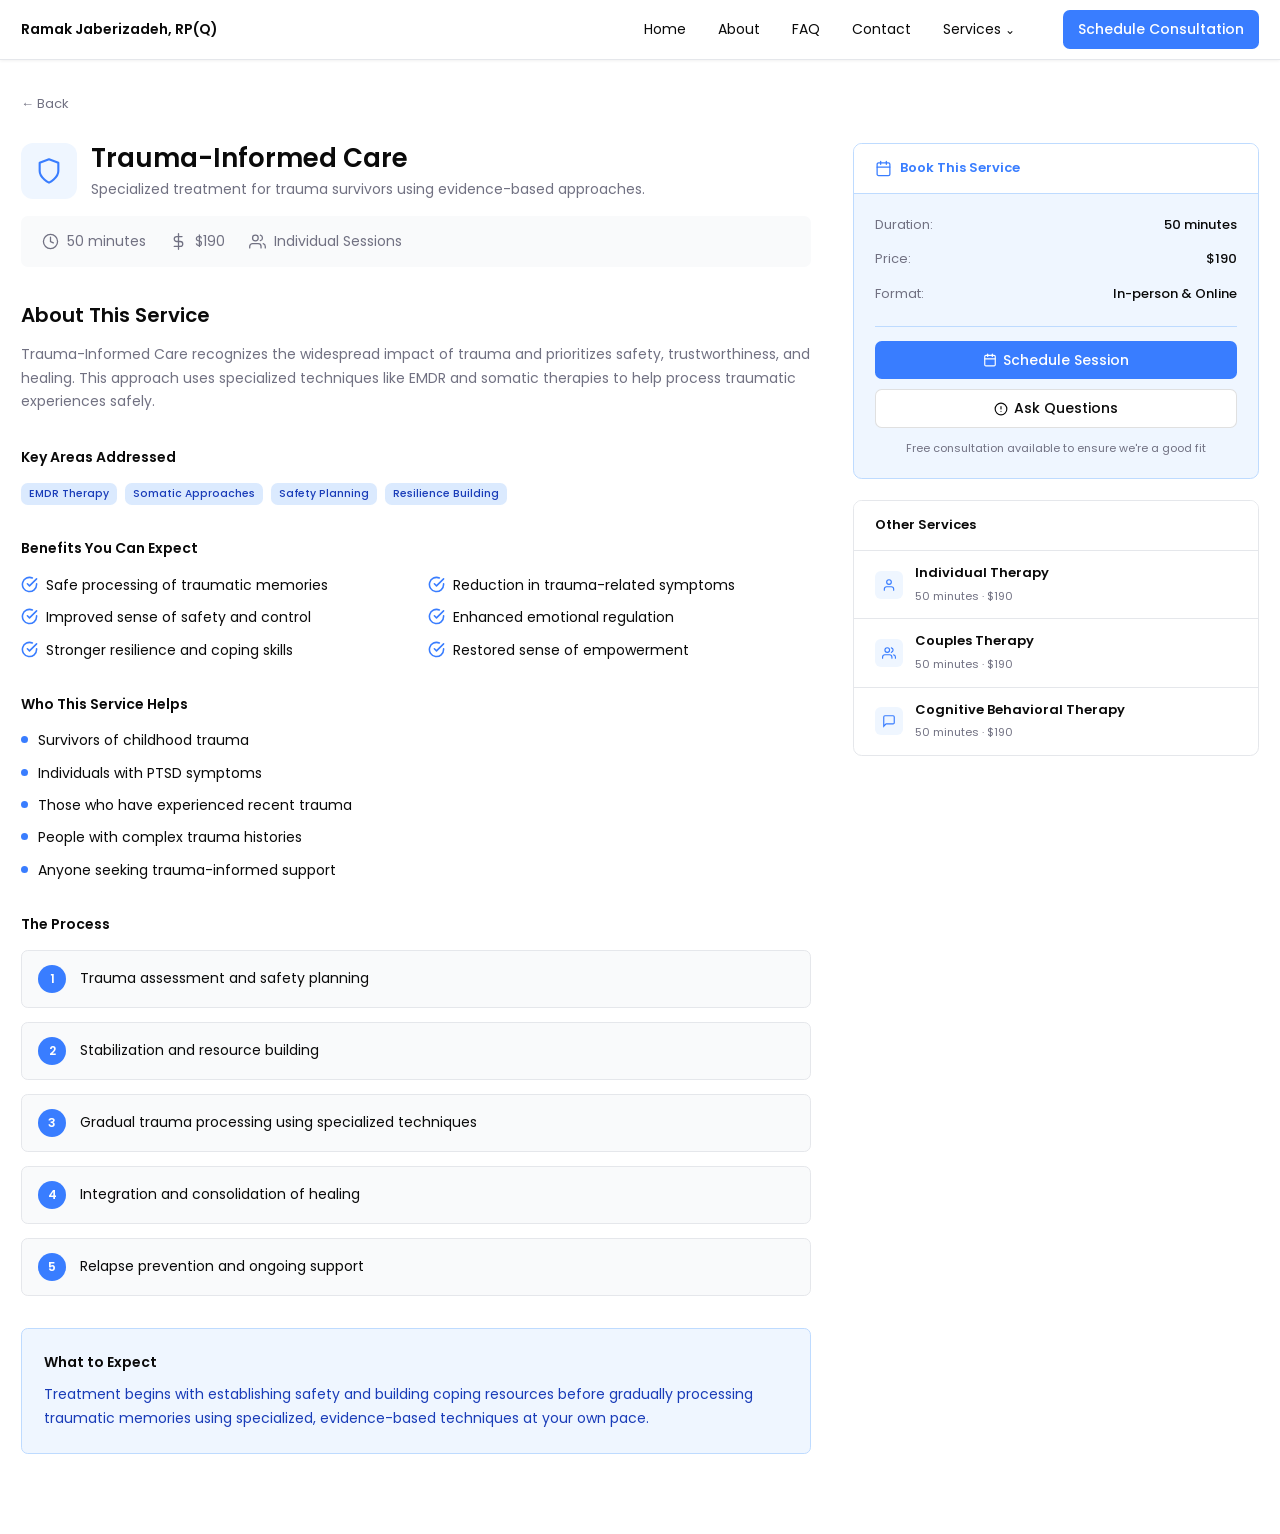
==== index.html @ ba6fcd80 "Initial build: Trauma-Informed Care service page Convert Figma design to HTML/CSS — nav, service hea" ====
<!DOCTYPE html>
<html lang="en">
<head>
  <meta charset="UTF-8" />
  <meta name="viewport" content="width=device-width, initial-scale=1.0" />
  <title>Trauma-Informed Care — Ramak Jaberizadeh, RP(Q)</title>
  <link rel="preconnect" href="https://fonts.googleapis.com" />
  <link href="https://fonts.googleapis.com/css2?family=Poppins:wght@400;500;600&display=swap" rel="stylesheet" />
  <link rel="stylesheet" href="styles.css" />
</head>
<body>

  <!-- NAV -->
  <header class="nav">
    <div class="nav__inner">
      <a href="#" class="nav__logo">Ramak Jaberizadeh, RP(Q)</a>
      <nav class="nav__links">
        <a href="#">Home</a>
        <a href="#">About</a>
        <a href="#">FAQ</a>
        <a href="#">Contact</a>
        <a href="#" class="nav__services">Services <span class="nav__chevron">&#8964;</span></a>
      </nav>
      <a href="#book" class="btn btn--primary">Schedule Consultation</a>
    </div>
  </header>

  <!-- PAGE -->
  <main class="page">
    <div class="container">

      <!-- Back -->
      <a href="#" class="back-link">&#8592; Back</a>

      <!-- Layout -->
      <div class="layout">

        <!-- LEFT: Main content -->
        <div class="main">

          <!-- Service header -->
          <div class="service-header">
            <div class="service-header__top">
              <div class="service-icon">
                <svg width="28" height="28" viewBox="0 0 24 24" fill="none" stroke="#397DFF" stroke-width="1.8" stroke-linecap="round" stroke-linejoin="round">
                  <path d="M12 22s8-4 8-10V5l-8-3-8 3v7c0 6 8 10 8 10z"/>
                </svg>
              </div>
              <div class="service-header__text">
                <h1>Trauma-Informed Care</h1>
                <p>Specialized treatment for trauma survivors using evidence-based approaches.</p>
              </div>
            </div>
            <div class="service-meta">
              <span class="service-meta__item">
                <svg width="17" height="17" viewBox="0 0 24 24" fill="none" stroke="#717182" stroke-width="1.8" stroke-linecap="round"><circle cx="12" cy="12" r="10"/><polyline points="12 6 12 12 16 14"/></svg>
                50 minutes
              </span>
              <span class="service-meta__item">
                <svg width="17" height="17" viewBox="0 0 24 24" fill="none" stroke="#717182" stroke-width="1.8" stroke-linecap="round"><line x1="12" y1="1" x2="12" y2="23"/><path d="M17 5H9.5a3.5 3.5 0 0 0 0 7h5a3.5 3.5 0 0 1 0 7H6"/></svg>
                $190
              </span>
              <span class="service-meta__item">
                <svg width="17" height="17" viewBox="0 0 24 24" fill="none" stroke="#717182" stroke-width="1.8" stroke-linecap="round"><path d="M17 21v-2a4 4 0 0 0-4-4H5a4 4 0 0 0-4 4v2"/><circle cx="9" cy="7" r="4"/><path d="M23 21v-2a4 4 0 0 0-3-3.87"/><path d="M16 3.13a4 4 0 0 1 0 7.75"/></svg>
                Individual Sessions
              </span>
            </div>
          </div>

          <!-- About -->
          <section class="section">
            <h2>About This Service</h2>
            <p>Trauma-Informed Care recognizes the widespread impact of trauma and prioritizes safety, trustworthiness, and healing. This approach uses specialized techniques like EMDR and somatic therapies to help process traumatic experiences safely.</p>
          </section>

          <!-- Key Areas -->
          <section class="section">
            <h3>Key Areas Addressed</h3>
            <div class="tags">
              <span class="tag">EMDR Therapy</span>
              <span class="tag">Somatic Approaches</span>
              <span class="tag">Safety Planning</span>
              <span class="tag">Resilience Building</span>
            </div>
          </section>

          <!-- Benefits -->
          <section class="section">
            <h3>Benefits You Can Expect</h3>
            <ul class="benefits">
              <li>Safe processing of traumatic memories</li>
              <li>Reduction in trauma-related symptoms</li>
              <li>Improved sense of safety and control</li>
              <li>Enhanced emotional regulation</li>
              <li>Stronger resilience and coping skills</li>
              <li>Restored sense of empowerment</li>
            </ul>
          </section>

          <!-- Who this helps -->
          <section class="section">
            <h3>Who This Service Helps</h3>
            <ul class="bullet-list">
              <li>Survivors of childhood trauma</li>
              <li>Individuals with PTSD symptoms</li>
              <li>Those who have experienced recent trauma</li>
              <li>People with complex trauma histories</li>
              <li>Anyone seeking trauma-informed support</li>
            </ul>
          </section>

          <!-- The Process -->
          <section class="section">
            <h3>The Process</h3>
            <ol class="process">
              <li><span class="process__num">1</span> Trauma assessment and safety planning</li>
              <li><span class="process__num">2</span> Stabilization and resource building</li>
              <li><span class="process__num">3</span> Gradual trauma processing using specialized techniques</li>
              <li><span class="process__num">4</span> Integration and consolidation of healing</li>
              <li><span class="process__num">5</span> Relapse prevention and ongoing support</li>
            </ol>
          </section>

          <!-- What to Expect -->
          <div class="callout">
            <h3>What to Expect</h3>
            <p>Treatment begins with establishing safety and building coping resources before gradually processing traumatic memories using specialized, evidence-based techniques at your own pace.</p>
          </div>

        </div><!-- /main -->

        <!-- RIGHT: Sidebar -->
        <aside class="sidebar">

          <!-- Book card -->
          <div class="card card--blue" id="book">
            <div class="card__header">
              <svg width="17" height="17" viewBox="0 0 24 24" fill="none" stroke="#397DFF" stroke-width="1.8" stroke-linecap="round"><rect x="3" y="4" width="18" height="18" rx="2"/><line x1="16" y1="2" x2="16" y2="6"/><line x1="8" y1="2" x2="8" y2="6"/><line x1="3" y1="10" x2="21" y2="10"/></svg>
              Book This Service
            </div>
            <div class="card__body">
              <dl class="details">
                <div class="details__row">
                  <dt>Duration:</dt>
                  <dd>50 minutes</dd>
                </div>
                <div class="details__row">
                  <dt>Price:</dt>
                  <dd>$190</dd>
                </div>
                <div class="details__row">
                  <dt>Format:</dt>
                  <dd>In-person &amp; Online</dd>
                </div>
              </dl>
              <div class="card__actions">
                <a href="#" class="btn btn--primary btn--full">
                  <svg width="14" height="14" viewBox="0 0 24 24" fill="none" stroke="currentColor" stroke-width="2" stroke-linecap="round"><rect x="3" y="4" width="18" height="18" rx="2"/><line x1="16" y1="2" x2="16" y2="6"/><line x1="8" y1="2" x2="8" y2="6"/><line x1="3" y1="10" x2="21" y2="10"/></svg>
                  Schedule Session
                </a>
                <a href="#" class="btn btn--outline btn--full">
                  <svg width="14" height="14" viewBox="0 0 24 24" fill="none" stroke="currentColor" stroke-width="2" stroke-linecap="round"><circle cx="12" cy="12" r="10"/><line x1="12" y1="8" x2="12" y2="12"/><line x1="12" y1="16" x2="12.01" y2="16"/></svg>
                  Ask Questions
                </a>
              </div>
              <p class="card__note">Free consultation available to ensure we're a good fit</p>
            </div>
          </div>

          <!-- Other services -->
          <div class="card">
            <div class="card__header card__header--plain">Other Services</div>
            <ul class="other-services">
              <li class="other-services__item">
                <div class="other-services__icon">
                  <svg width="14" height="14" viewBox="0 0 24 24" fill="none" stroke="#397DFF" stroke-width="2" stroke-linecap="round"><path d="M20 21v-2a4 4 0 0 0-4-4H8a4 4 0 0 0-4 4v2"/><circle cx="12" cy="7" r="4"/></svg>
                </div>
                <div>
                  <strong>Individual Therapy</strong>
                  <span>50 minutes · $190</span>
                </div>
              </li>
              <li class="other-services__item">
                <div class="other-services__icon">
                  <svg width="14" height="14" viewBox="0 0 24 24" fill="none" stroke="#397DFF" stroke-width="2" stroke-linecap="round"><path d="M17 21v-2a4 4 0 0 0-4-4H5a4 4 0 0 0-4 4v2"/><circle cx="9" cy="7" r="4"/><path d="M23 21v-2a4 4 0 0 0-3-3.87"/><path d="M16 3.13a4 4 0 0 1 0 7.75"/></svg>
                </div>
                <div>
                  <strong>Couples Therapy</strong>
                  <span>50 minutes · $190</span>
                </div>
              </li>
              <li class="other-services__item">
                <div class="other-services__icon">
                  <svg width="14" height="14" viewBox="0 0 24 24" fill="none" stroke="#397DFF" stroke-width="2" stroke-linecap="round"><path d="M21 15a2 2 0 0 1-2 2H7l-4 4V5a2 2 0 0 1 2-2h14a2 2 0 0 1 2 2z"/></svg>
                </div>
                <div>
                  <strong>Cognitive Behavioral Therapy</strong>
                  <span>50 minutes · $190</span>
                </div>
              </li>
            </ul>
          </div>

        </aside>
      </div>
    </div>
  </main>

</body>
</html>
---- styles.css ----
*, *::before, *::after { box-sizing: border-box; margin: 0; padding: 0; }

:root {
  --blue:       #397DFF;
  --blue-light: #EFF6FF;
  --blue-border:#BEDBFF;
  --blue-text:  #193CB8;
  --tag-bg:     #DBEAFE;
  --grey-98:    #F9FAFB;
  --grey-91:    #E5E7EB;
  --text:       #0A0A0A;
  --muted:      #717182;
  --radius:     6.75px;
}

body {
  font-family: 'Poppins', sans-serif;
  font-size: 14px;
  color: var(--text);
  background: #fff;
  line-height: 1.6;
}

/* ── Nav ── */
.nav {
  position: sticky;
  top: 0;
  z-index: 100;
  background: rgba(255,255,255,0.95);
  backdrop-filter: blur(8px);
  border-bottom: 1px solid var(--grey-91);
  box-shadow: 0 1px 3px rgba(0,0,0,0.06);
}
.nav__inner {
  max-width: 1302px;
  margin: 0 auto;
  padding: 0 21px;
  height: 59px;
  display: flex;
  align-items: center;
  gap: 32px;
}
.nav__logo {
  font-size: 14px;
  font-weight: 600;
  color: var(--text);
  text-decoration: none;
  white-space: nowrap;
}
.nav__links {
  display: flex;
  align-items: center;
  gap: 0;
  margin-left: auto;
}
.nav__links a {
  font-size: 14px;
  color: var(--text);
  text-decoration: none;
  padding: 4px 16px;
  white-space: nowrap;
}
.nav__links a:hover { color: var(--blue); }
.nav__services { display: flex; align-items: center; gap: 4px; }
.nav__chevron { font-size: 12px; }

/* ── Buttons ── */
.btn {
  display: inline-flex;
  align-items: center;
  gap: 6px;
  padding: 7px 14px;
  border-radius: var(--radius);
  font-family: inherit;
  font-size: 14px;
  font-weight: 500;
  text-decoration: none;
  cursor: pointer;
  border: 1px solid transparent;
  white-space: nowrap;
}
.btn--primary { background: var(--blue); color: #fff; }
.btn--primary:hover { background: #2b6ee0; }
.btn--outline { background: #fff; color: var(--text); border-color: rgba(0,0,0,0.12); }
.btn--outline:hover { background: var(--grey-98); }
.btn--full { width: 100%; justify-content: center; }

/* ── Page ── */
.page { padding: 32px 0 80px; }
.container {
  max-width: 1344px;
  margin: 0 auto;
  padding: 0 21px;
}

/* Back link */
.back-link {
  display: inline-flex;
  align-items: center;
  gap: 6px;
  color: var(--muted);
  font-size: 13px;
  text-decoration: none;
  margin-bottom: 28px;
}
.back-link:hover { color: var(--text); }

/* ── Layout ── */
.layout {
  display: grid;
  grid-template-columns: 1fr 406px;
  gap: 42px;
  align-items: start;
}

/* ── Service header ── */
.service-header { margin-bottom: 32px; }
.service-header__top {
  display: flex;
  align-items: flex-start;
  gap: 14px;
  margin-bottom: 16px;
}
.service-icon {
  width: 56px;
  height: 56px;
  background: var(--blue-light);
  border-radius: 12px;
  display: flex;
  align-items: center;
  justify-content: center;
  flex-shrink: 0;
}
.service-header__text h1 {
  font-size: 26px;
  font-weight: 600;
  line-height: 1.2;
  margin-bottom: 4px;
}
.service-header__text p { color: var(--muted); font-size: 14px; }

.service-meta {
  display: flex;
  align-items: center;
  gap: 24px;
  background: var(--grey-98);
  border-radius: var(--radius);
  padding: 14px 21px;
}
.service-meta__item {
  display: flex;
  align-items: center;
  gap: 8px;
  font-size: 14px;
  color: var(--muted);
}

/* ── Sections ── */
.section { margin-bottom: 32px; }
.section h2 {
  font-size: 20px;
  font-weight: 600;
  margin-bottom: 12px;
}
.section h3 {
  font-size: 14px;
  font-weight: 600;
  margin-bottom: 14px;
}
.section p { color: var(--muted); font-size: 14px; line-height: 1.7; }

/* Tags */
.tags { display: flex; flex-wrap: wrap; gap: 8px; }
.tag {
  background: var(--tag-bg);
  color: var(--blue-text);
  font-size: 10.5px;
  font-weight: 500;
  padding: 3px 8px;
  border-radius: var(--radius);
}

/* Benefits checklist */
.benefits {
  list-style: none;
  display: grid;
  grid-template-columns: 1fr 1fr;
  gap: 10px 24px;
}
.benefits li {
  display: flex;
  align-items: flex-start;
  gap: 8px;
  font-size: 14px;
}
.benefits li::before {
  content: '';
  width: 17px;
  height: 17px;
  min-width: 17px;
  background: url("data:image/svg+xml,%3Csvg xmlns='http://www.w3.org/2000/svg' viewBox='0 0 24 24' fill='none' stroke='%23397DFF' stroke-width='2.2' stroke-linecap='round' stroke-linejoin='round'%3E%3Cpath d='M22 11.08V12a10 10 0 1 1-5.93-9.14'/%3E%3Cpolyline points='22 4 12 14.01 9 11.01'/%3E%3C/svg%3E") center/contain no-repeat;
  margin-top: 2px;
}

/* Bullet list */
.bullet-list { list-style: none; display: flex; flex-direction: column; gap: 10px; }
.bullet-list li {
  display: flex;
  align-items: flex-start;
  gap: 10px;
  font-size: 14px;
}
.bullet-list li::before {
  content: '';
  width: 7px;
  height: 7px;
  min-width: 7px;
  background: var(--blue);
  border-radius: 50%;
  margin-top: 7px;
}

/* Numbered process */
.process { list-style: none; display: flex; flex-direction: column; gap: 14px; }
.process li {
  display: flex;
  align-items: center;
  gap: 14px;
  background: var(--grey-98);
  border: 1px solid var(--grey-91);
  border-radius: var(--radius);
  padding: 14px 16px;
  font-size: 14px;
}
.process__num {
  width: 28px;
  height: 28px;
  min-width: 28px;
  background: var(--blue);
  color: #fff;
  border-radius: 50%;
  display: flex;
  align-items: center;
  justify-content: center;
  font-size: 12px;
  font-weight: 600;
}

/* Callout */
.callout {
  background: var(--blue-light);
  border: 1px solid var(--blue-border);
  border-radius: var(--radius);
  padding: 22px;
}
.callout h3 {
  font-size: 14px;
  font-weight: 600;
  margin-bottom: 10px;
}
.callout p {
  color: var(--blue-text);
  font-size: 14px;
  line-height: 1.7;
}

/* ── Sidebar ── */
.sidebar { display: flex; flex-direction: column; gap: 0; }

.card {
  border: 1px solid var(--grey-91);
  border-radius: 8.75px;
  overflow: hidden;
  margin-bottom: 21px;
}
.card--blue { background: var(--blue-light); border-color: var(--blue-border); }

.card__header {
  display: flex;
  align-items: center;
  gap: 8px;
  padding: 14px 21px;
  font-size: 13px;
  font-weight: 600;
  border-bottom: 1px solid var(--grey-91);
  background: #fff;
  color: var(--blue);
}
.card--blue .card__header { border-bottom-color: var(--blue-border); }
.card__header--plain { color: var(--text); }

.card__body { padding: 21px; }

/* Details table */
.details { display: flex; flex-direction: column; gap: 14px; margin-bottom: 21px; }
.details__row {
  display: flex;
  justify-content: space-between;
  align-items: center;
  font-size: 13px;
}
.details__row dt { color: var(--muted); }
.details__row dd { font-weight: 500; }

/* Card actions */
.card__actions { display: flex; flex-direction: column; gap: 10px; padding-top: 14px; border-top: 1px solid var(--blue-border); }
.card__note {
  text-align: center;
  font-size: 11px;
  color: var(--muted);
  margin-top: 12px;
}

/* Other services list */
.other-services { list-style: none; display: flex; flex-direction: column; }
.other-services__item {
  display: flex;
  align-items: center;
  gap: 12px;
  padding: 12px 21px;
  border-bottom: 1px solid var(--grey-91);
  cursor: pointer;
  text-decoration: none;
  color: var(--text);
}
.other-services__item:last-child { border-bottom: none; }
.other-services__item:hover { background: var(--grey-98); }
.other-services__icon {
  width: 28px;
  height: 28px;
  background: var(--blue-light);
  border-radius: 6px;
  display: flex;
  align-items: center;
  justify-content: center;
  flex-shrink: 0;
}
.other-services__item strong { display: block; font-size: 13px; font-weight: 600; }
.other-services__item span { font-size: 11px; color: var(--muted); }
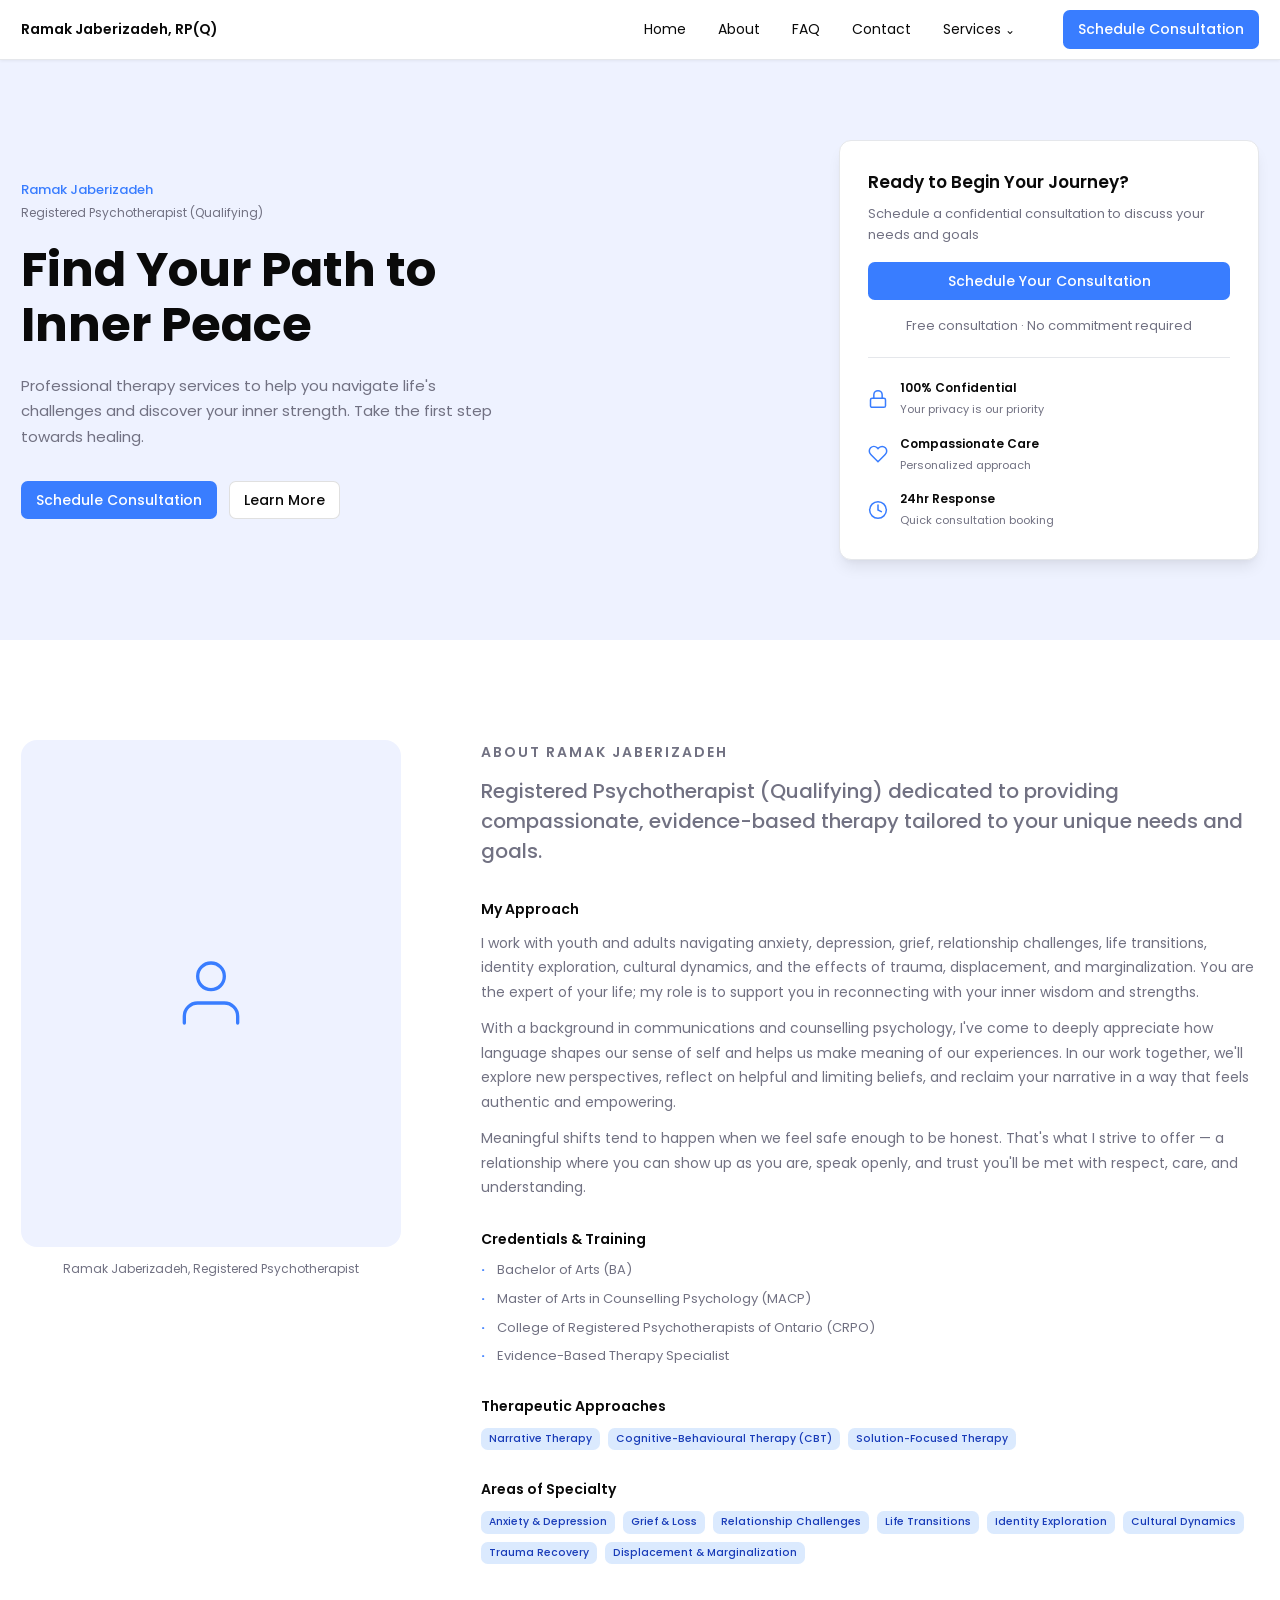
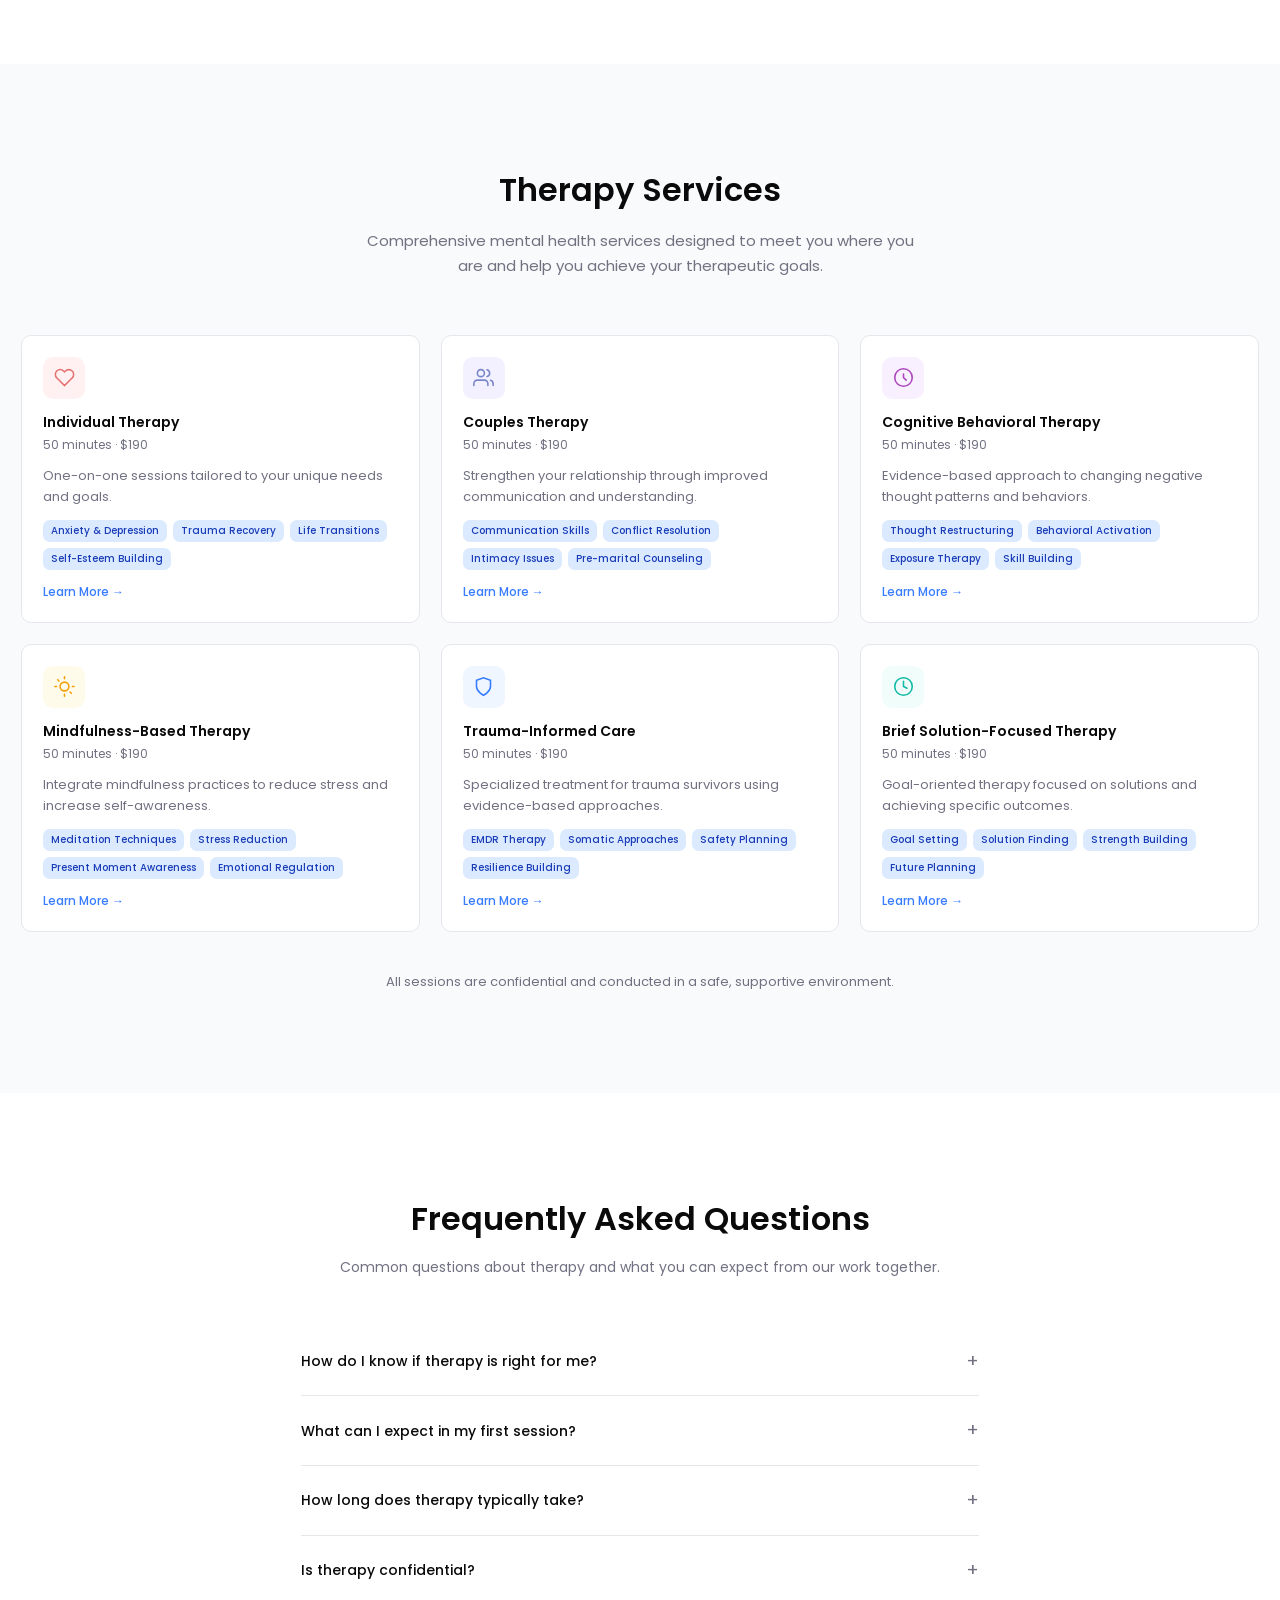
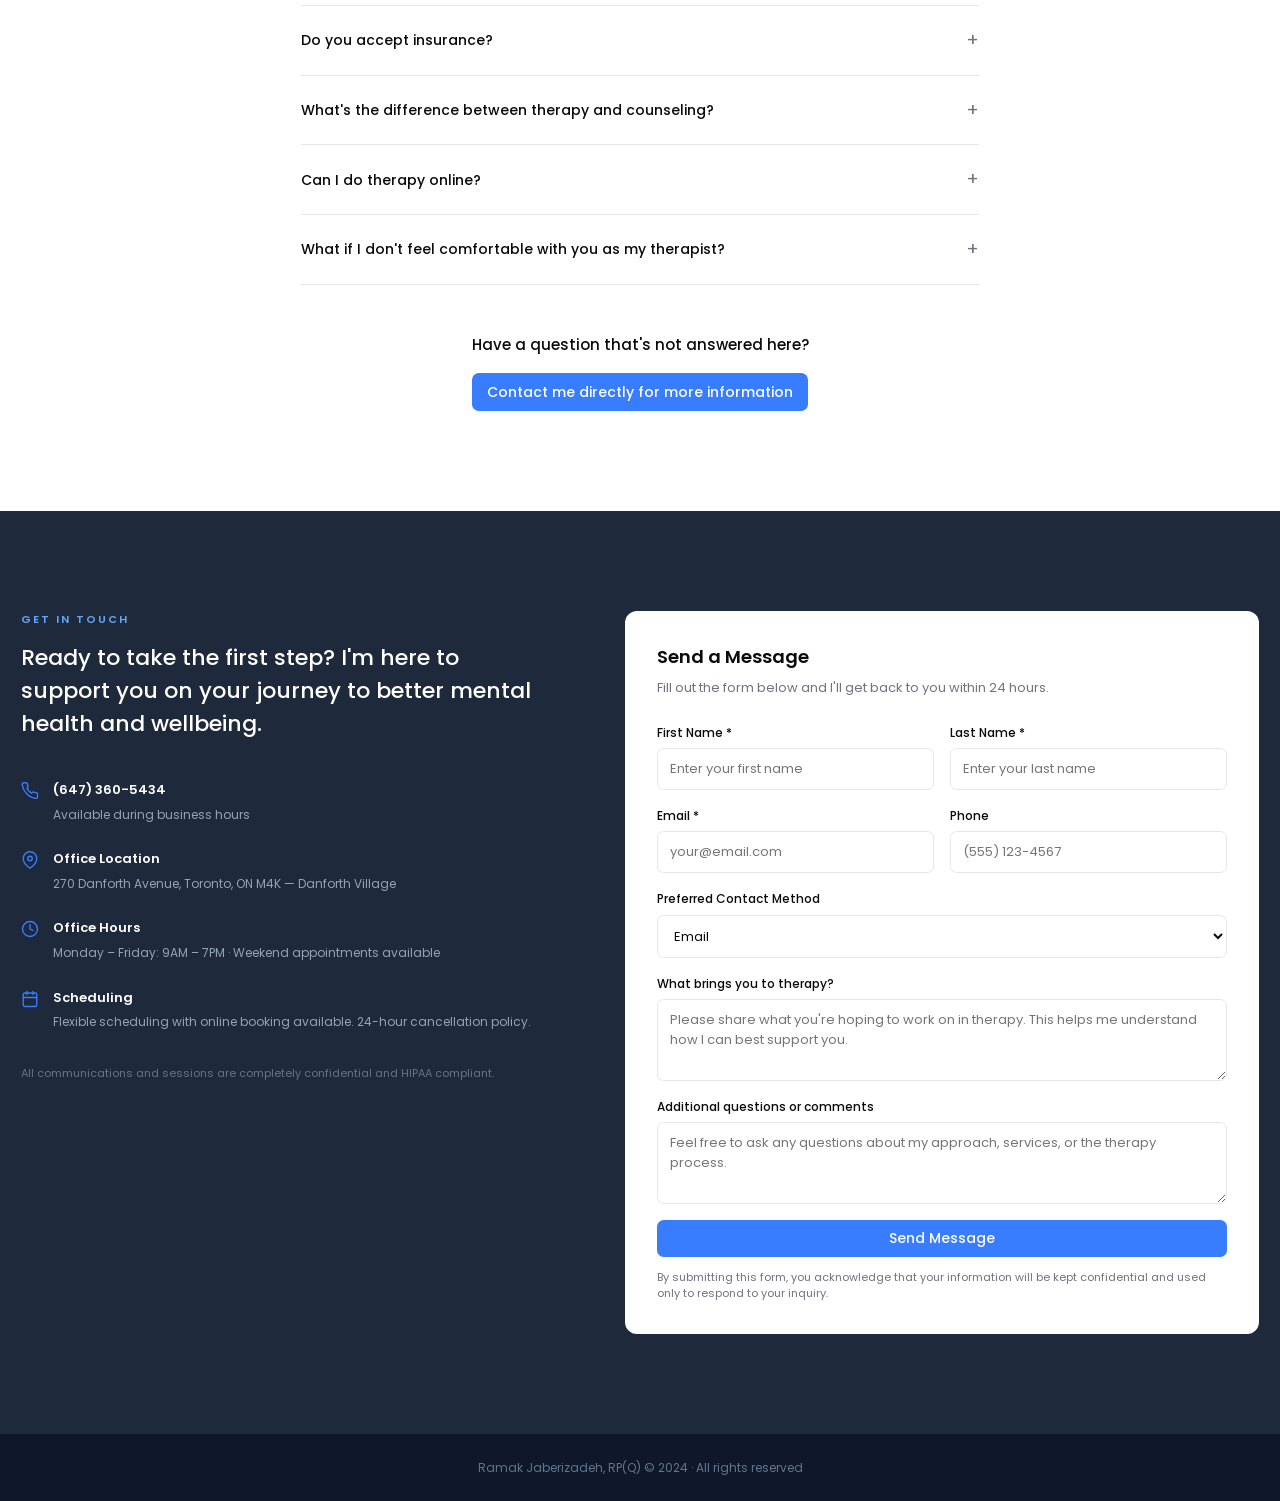
==== commit c903fcfe: "Add all service pages and homepage - index.html: full homepage (hero, about, services grid, FAQ acco" ====
--- a/index.html
+++ b/index.html
@@ -3,208 +3,390 @@
 <head>
   <meta charset="UTF-8" />
   <meta name="viewport" content="width=device-width, initial-scale=1.0" />
-  <title>Trauma-Informed Care — Ramak Jaberizadeh, RP(Q)</title>
+  <title>Ramak Jaberizadeh, RP(Q) — Registered Psychotherapist</title>
   <link rel="preconnect" href="https://fonts.googleapis.com" />
-  <link href="https://fonts.googleapis.com/css2?family=Poppins:wght@400;500;600&display=swap" rel="stylesheet" />
+  <link href="https://fonts.googleapis.com/css2?family=Poppins:wght@400;500;600;700&display=swap" rel="stylesheet" />
   <link rel="stylesheet" href="styles.css" />
+  <link rel="stylesheet" href="home.css" />
 </head>
 <body>
 
   <!-- NAV -->
-  <header class="nav">
+  <header class="nav" id="nav">
     <div class="nav__inner">
-      <a href="#" class="nav__logo">Ramak Jaberizadeh, RP(Q)</a>
+      <a href="index.html" class="nav__logo">Ramak Jaberizadeh, RP(Q)</a>
       <nav class="nav__links">
-        <a href="#">Home</a>
-        <a href="#">About</a>
-        <a href="#">FAQ</a>
-        <a href="#">Contact</a>
-        <a href="#" class="nav__services">Services <span class="nav__chevron">&#8964;</span></a>
+        <a href="#home">Home</a>
+        <a href="#about">About</a>
+        <a href="#faq">FAQ</a>
+        <a href="#contact">Contact</a>
+        <a href="#services" class="nav__services">Services <span class="nav__chevron">&#8964;</span></a>
       </nav>
-      <a href="#book" class="btn btn--primary">Schedule Consultation</a>
+      <a href="#contact" class="btn btn--primary">Schedule Consultation</a>
     </div>
   </header>
 
-  <!-- PAGE -->
-  <main class="page">
-    <div class="container">
-
-      <!-- Back -->
-      <a href="#" class="back-link">&#8592; Back</a>
-
-      <!-- Layout -->
-      <div class="layout">
-
-        <!-- LEFT: Main content -->
-        <div class="main">
-
-          <!-- Service header -->
-          <div class="service-header">
-            <div class="service-header__top">
-              <div class="service-icon">
-                <svg width="28" height="28" viewBox="0 0 24 24" fill="none" stroke="#397DFF" stroke-width="1.8" stroke-linecap="round" stroke-linejoin="round">
-                  <path d="M12 22s8-4 8-10V5l-8-3-8 3v7c0 6 8 10 8 10z"/>
-                </svg>
-              </div>
-              <div class="service-header__text">
-                <h1>Trauma-Informed Care</h1>
-                <p>Specialized treatment for trauma survivors using evidence-based approaches.</p>
-              </div>
-            </div>
-            <div class="service-meta">
-              <span class="service-meta__item">
-                <svg width="17" height="17" viewBox="0 0 24 24" fill="none" stroke="#717182" stroke-width="1.8" stroke-linecap="round"><circle cx="12" cy="12" r="10"/><polyline points="12 6 12 12 16 14"/></svg>
-                50 minutes
-              </span>
-              <span class="service-meta__item">
-                <svg width="17" height="17" viewBox="0 0 24 24" fill="none" stroke="#717182" stroke-width="1.8" stroke-linecap="round"><line x1="12" y1="1" x2="12" y2="23"/><path d="M17 5H9.5a3.5 3.5 0 0 0 0 7h5a3.5 3.5 0 0 1 0 7H6"/></svg>
-                $190
-              </span>
-              <span class="service-meta__item">
-                <svg width="17" height="17" viewBox="0 0 24 24" fill="none" stroke="#717182" stroke-width="1.8" stroke-linecap="round"><path d="M17 21v-2a4 4 0 0 0-4-4H5a4 4 0 0 0-4 4v2"/><circle cx="9" cy="7" r="4"/><path d="M23 21v-2a4 4 0 0 0-3-3.87"/><path d="M16 3.13a4 4 0 0 1 0 7.75"/></svg>
-                Individual Sessions
-              </span>
-            </div>
-          </div>
-
-          <!-- About -->
-          <section class="section">
-            <h2>About This Service</h2>
-            <p>Trauma-Informed Care recognizes the widespread impact of trauma and prioritizes safety, trustworthiness, and healing. This approach uses specialized techniques like EMDR and somatic therapies to help process traumatic experiences safely.</p>
-          </section>
-
-          <!-- Key Areas -->
-          <section class="section">
-            <h3>Key Areas Addressed</h3>
-            <div class="tags">
-              <span class="tag">EMDR Therapy</span>
-              <span class="tag">Somatic Approaches</span>
-              <span class="tag">Safety Planning</span>
-              <span class="tag">Resilience Building</span>
-            </div>
-          </section>
-
-          <!-- Benefits -->
-          <section class="section">
-            <h3>Benefits You Can Expect</h3>
-            <ul class="benefits">
-              <li>Safe processing of traumatic memories</li>
-              <li>Reduction in trauma-related symptoms</li>
-              <li>Improved sense of safety and control</li>
-              <li>Enhanced emotional regulation</li>
-              <li>Stronger resilience and coping skills</li>
-              <li>Restored sense of empowerment</li>
-            </ul>
-          </section>
-
-          <!-- Who this helps -->
-          <section class="section">
-            <h3>Who This Service Helps</h3>
-            <ul class="bullet-list">
-              <li>Survivors of childhood trauma</li>
-              <li>Individuals with PTSD symptoms</li>
-              <li>Those who have experienced recent trauma</li>
-              <li>People with complex trauma histories</li>
-              <li>Anyone seeking trauma-informed support</li>
-            </ul>
-          </section>
-
-          <!-- The Process -->
-          <section class="section">
-            <h3>The Process</h3>
-            <ol class="process">
-              <li><span class="process__num">1</span> Trauma assessment and safety planning</li>
-              <li><span class="process__num">2</span> Stabilization and resource building</li>
-              <li><span class="process__num">3</span> Gradual trauma processing using specialized techniques</li>
-              <li><span class="process__num">4</span> Integration and consolidation of healing</li>
-              <li><span class="process__num">5</span> Relapse prevention and ongoing support</li>
-            </ol>
-          </section>
-
-          <!-- What to Expect -->
-          <div class="callout">
-            <h3>What to Expect</h3>
-            <p>Treatment begins with establishing safety and building coping resources before gradually processing traumatic memories using specialized, evidence-based techniques at your own pace.</p>
-          </div>
-
-        </div><!-- /main -->
-
-        <!-- RIGHT: Sidebar -->
-        <aside class="sidebar">
-
-          <!-- Book card -->
-          <div class="card card--blue" id="book">
-            <div class="card__header">
-              <svg width="17" height="17" viewBox="0 0 24 24" fill="none" stroke="#397DFF" stroke-width="1.8" stroke-linecap="round"><rect x="3" y="4" width="18" height="18" rx="2"/><line x1="16" y1="2" x2="16" y2="6"/><line x1="8" y1="2" x2="8" y2="6"/><line x1="3" y1="10" x2="21" y2="10"/></svg>
-              Book This Service
-            </div>
-            <div class="card__body">
-              <dl class="details">
-                <div class="details__row">
-                  <dt>Duration:</dt>
-                  <dd>50 minutes</dd>
-                </div>
-                <div class="details__row">
-                  <dt>Price:</dt>
-                  <dd>$190</dd>
-                </div>
-                <div class="details__row">
-                  <dt>Format:</dt>
-                  <dd>In-person &amp; Online</dd>
-                </div>
-              </dl>
-              <div class="card__actions">
-                <a href="#" class="btn btn--primary btn--full">
-                  <svg width="14" height="14" viewBox="0 0 24 24" fill="none" stroke="currentColor" stroke-width="2" stroke-linecap="round"><rect x="3" y="4" width="18" height="18" rx="2"/><line x1="16" y1="2" x2="16" y2="6"/><line x1="8" y1="2" x2="8" y2="6"/><line x1="3" y1="10" x2="21" y2="10"/></svg>
-                  Schedule Session
-                </a>
-                <a href="#" class="btn btn--outline btn--full">
-                  <svg width="14" height="14" viewBox="0 0 24 24" fill="none" stroke="currentColor" stroke-width="2" stroke-linecap="round"><circle cx="12" cy="12" r="10"/><line x1="12" y1="8" x2="12" y2="12"/><line x1="12" y1="16" x2="12.01" y2="16"/></svg>
-                  Ask Questions
-                </a>
-              </div>
-              <p class="card__note">Free consultation available to ensure we're a good fit</p>
-            </div>
-          </div>
-
-          <!-- Other services -->
-          <div class="card">
-            <div class="card__header card__header--plain">Other Services</div>
-            <ul class="other-services">
-              <li class="other-services__item">
-                <div class="other-services__icon">
-                  <svg width="14" height="14" viewBox="0 0 24 24" fill="none" stroke="#397DFF" stroke-width="2" stroke-linecap="round"><path d="M20 21v-2a4 4 0 0 0-4-4H8a4 4 0 0 0-4 4v2"/><circle cx="12" cy="7" r="4"/></svg>
-                </div>
-                <div>
-                  <strong>Individual Therapy</strong>
-                  <span>50 minutes · $190</span>
-                </div>
-              </li>
-              <li class="other-services__item">
-                <div class="other-services__icon">
-                  <svg width="14" height="14" viewBox="0 0 24 24" fill="none" stroke="#397DFF" stroke-width="2" stroke-linecap="round"><path d="M17 21v-2a4 4 0 0 0-4-4H5a4 4 0 0 0-4 4v2"/><circle cx="9" cy="7" r="4"/><path d="M23 21v-2a4 4 0 0 0-3-3.87"/><path d="M16 3.13a4 4 0 0 1 0 7.75"/></svg>
-                </div>
-                <div>
-                  <strong>Couples Therapy</strong>
-                  <span>50 minutes · $190</span>
-                </div>
-              </li>
-              <li class="other-services__item">
-                <div class="other-services__icon">
-                  <svg width="14" height="14" viewBox="0 0 24 24" fill="none" stroke="#397DFF" stroke-width="2" stroke-linecap="round"><path d="M21 15a2 2 0 0 1-2 2H7l-4 4V5a2 2 0 0 1 2-2h14a2 2 0 0 1 2 2z"/></svg>
-                </div>
-                <div>
-                  <strong>Cognitive Behavioral Therapy</strong>
-                  <span>50 minutes · $190</span>
-                </div>
-              </li>
-            </ul>
-          </div>
-
-        </aside>
-      </div>
-    </div>
-  </main>
+  <!-- HERO -->
+  <section class="hero" id="home">
+    <div class="hero__container">
+      <div class="hero__text">
+        <p class="hero__name">Ramak Jaberizadeh</p>
+        <p class="hero__role">Registered Psychotherapist (Qualifying)</p>
+        <h1 class="hero__title">Find Your Path to<br>Inner Peace</h1>
+        <p class="hero__sub">Professional therapy services to help you navigate life's challenges and discover your inner strength. Take the first step towards healing.</p>
+        <div class="hero__actions">
+          <a href="#contact" class="btn btn--primary">Schedule Consultation</a>
+          <a href="#about" class="btn btn--outline">Learn More</a>
+        </div>
+      </div>
+      <div class="hero__card">
+        <h3>Ready to Begin Your Journey?</h3>
+        <p>Schedule a confidential consultation to discuss your needs and goals</p>
+        <a href="#contact" class="btn btn--primary btn--full" style="margin:16px 0;">Schedule Your Consultation</a>
+        <p class="hero__card-note">Free consultation · No commitment required</p>
+        <div class="hero__badges">
+          <div class="hero__badge">
+            <svg width="20" height="20" viewBox="0 0 24 24" fill="none" stroke="#397DFF" stroke-width="1.8" stroke-linecap="round"><rect x="3" y="11" width="18" height="11" rx="2"/><path d="M7 11V7a5 5 0 0 1 10 0v4"/></svg>
+            <div>
+              <strong>100% Confidential</strong>
+              <span>Your privacy is our priority</span>
+            </div>
+          </div>
+          <div class="hero__badge">
+            <svg width="20" height="20" viewBox="0 0 24 24" fill="none" stroke="#397DFF" stroke-width="1.8" stroke-linecap="round"><path d="M20.84 4.61a5.5 5.5 0 0 0-7.78 0L12 5.67l-1.06-1.06a5.5 5.5 0 0 0-7.78 7.78l1.06 1.06L12 21.23l7.78-7.78 1.06-1.06a5.5 5.5 0 0 0 0-7.78z"/></svg>
+            <div>
+              <strong>Compassionate Care</strong>
+              <span>Personalized approach</span>
+            </div>
+          </div>
+          <div class="hero__badge">
+            <svg width="20" height="20" viewBox="0 0 24 24" fill="none" stroke="#397DFF" stroke-width="1.8" stroke-linecap="round"><circle cx="12" cy="12" r="10"/><polyline points="12 6 12 12 16 14"/></svg>
+            <div>
+              <strong>24hr Response</strong>
+              <span>Quick consultation booking</span>
+            </div>
+          </div>
+        </div>
+      </div>
+    </div>
+  </section>
+
+  <!-- ABOUT -->
+  <section class="about" id="about">
+    <div class="about__container">
+      <div class="about__photo">
+        <div class="about__photo-placeholder">
+          <svg width="80" height="80" viewBox="0 0 24 24" fill="none" stroke="#397DFF" stroke-width="1" stroke-linecap="round"><path d="M20 21v-2a4 4 0 0 0-4-4H8a4 4 0 0 0-4 4v2"/><circle cx="12" cy="7" r="4"/></svg>
+        </div>
+        <p class="about__photo-caption">Ramak Jaberizadeh, Registered Psychotherapist</p>
+      </div>
+      <div class="about__text">
+        <p class="section-eyebrow">About Ramak Jaberizadeh</p>
+        <h2>Registered Psychotherapist (Qualifying) dedicated to providing compassionate, evidence-based therapy tailored to your unique needs and goals.</h2>
+
+        <h4>My Approach</h4>
+        <p>I work with youth and adults navigating anxiety, depression, grief, relationship challenges, life transitions, identity exploration, cultural dynamics, and the effects of trauma, displacement, and marginalization. You are the expert of your life; my role is to support you in reconnecting with your inner wisdom and strengths.</p>
+        <p>With a background in communications and counselling psychology, I've come to deeply appreciate how language shapes our sense of self and helps us make meaning of our experiences. In our work together, we'll explore new perspectives, reflect on helpful and limiting beliefs, and reclaim your narrative in a way that feels authentic and empowering.</p>
+        <p>Meaningful shifts tend to happen when we feel safe enough to be honest. That's what I strive to offer — a relationship where you can show up as you are, speak openly, and trust you'll be met with respect, care, and understanding.</p>
+
+        <h4>Credentials &amp; Training</h4>
+        <ul class="credentials">
+          <li>Bachelor of Arts (BA)</li>
+          <li>Master of Arts in Counselling Psychology (MACP)</li>
+          <li>College of Registered Psychotherapists of Ontario (CRPO)</li>
+          <li>Evidence-Based Therapy Specialist</li>
+        </ul>
+
+        <h4>Therapeutic Approaches</h4>
+        <div class="approach-tags">
+          <span class="tag">Narrative Therapy</span>
+          <span class="tag">Cognitive-Behavioural Therapy (CBT)</span>
+          <span class="tag">Solution-Focused Therapy</span>
+        </div>
+
+        <h4>Areas of Specialty</h4>
+        <div class="approach-tags">
+          <span class="tag">Anxiety &amp; Depression</span>
+          <span class="tag">Grief &amp; Loss</span>
+          <span class="tag">Relationship Challenges</span>
+          <span class="tag">Life Transitions</span>
+          <span class="tag">Identity Exploration</span>
+          <span class="tag">Cultural Dynamics</span>
+          <span class="tag">Trauma Recovery</span>
+          <span class="tag">Displacement &amp; Marginalization</span>
+        </div>
+      </div>
+    </div>
+  </section>
+
+  <!-- SERVICES -->
+  <section class="services" id="services">
+    <div class="services__container">
+      <div class="services__header">
+        <h2>Therapy Services</h2>
+        <p>Comprehensive mental health services designed to meet you where you are and help you achieve your therapeutic goals.</p>
+      </div>
+      <div class="services__grid">
+
+        <a href="service.html?id=individual-therapy" class="service-card">
+          <div class="service-card__icon" style="background:#FFF1F1">
+            <svg width="21" height="21" viewBox="0 0 24 24" fill="none" stroke="#E57373" stroke-width="1.8" stroke-linecap="round"><path d="M20.84 4.61a5.5 5.5 0 0 0-7.78 0L12 5.67l-1.06-1.06a5.5 5.5 0 0 0-7.78 7.78l1.06 1.06L12 21.23l7.78-7.78 1.06-1.06a5.5 5.5 0 0 0 0-7.78z"/></svg>
+          </div>
+          <div>
+            <h4>Individual Therapy</h4>
+            <p class="service-card__meta">50 minutes · $190</p>
+          </div>
+          <p class="service-card__desc">One-on-one sessions tailored to your unique needs and goals.</p>
+          <div class="service-card__tags">
+            <span class="tag">Anxiety &amp; Depression</span>
+            <span class="tag">Trauma Recovery</span>
+            <span class="tag">Life Transitions</span>
+            <span class="tag">Self-Esteem Building</span>
+          </div>
+          <span class="service-card__link">Learn More →</span>
+        </a>
+
+        <a href="service.html?id=couples-therapy" class="service-card">
+          <div class="service-card__icon" style="background:#F3F0FF">
+            <svg width="21" height="21" viewBox="0 0 24 24" fill="none" stroke="#7986CB" stroke-width="1.8" stroke-linecap="round"><path d="M17 21v-2a4 4 0 0 0-4-4H5a4 4 0 0 0-4 4v2"/><circle cx="9" cy="7" r="4"/><path d="M23 21v-2a4 4 0 0 0-3-3.87"/><path d="M16 3.13a4 4 0 0 1 0 7.75"/></svg>
+          </div>
+          <div>
+            <h4>Couples Therapy</h4>
+            <p class="service-card__meta">50 minutes · $190</p>
+          </div>
+          <p class="service-card__desc">Strengthen your relationship through improved communication and understanding.</p>
+          <div class="service-card__tags">
+            <span class="tag">Communication Skills</span>
+            <span class="tag">Conflict Resolution</span>
+            <span class="tag">Intimacy Issues</span>
+            <span class="tag">Pre-marital Counseling</span>
+          </div>
+          <span class="service-card__link">Learn More →</span>
+        </a>
+
+        <a href="service.html?id=cbt" class="service-card">
+          <div class="service-card__icon" style="background:#F9F0FF">
+            <svg width="21" height="21" viewBox="0 0 24 24" fill="none" stroke="#AB47BC" stroke-width="1.8" stroke-linecap="round"><circle cx="12" cy="12" r="10"/><path d="M12 8v4l3 3"/></svg>
+          </div>
+          <div>
+            <h4>Cognitive Behavioral Therapy</h4>
+            <p class="service-card__meta">50 minutes · $190</p>
+          </div>
+          <p class="service-card__desc">Evidence-based approach to changing negative thought patterns and behaviors.</p>
+          <div class="service-card__tags">
+            <span class="tag">Thought Restructuring</span>
+            <span class="tag">Behavioral Activation</span>
+            <span class="tag">Exposure Therapy</span>
+            <span class="tag">Skill Building</span>
+          </div>
+          <span class="service-card__link">Learn More →</span>
+        </a>
+
+        <a href="service.html?id=mindfulness" class="service-card">
+          <div class="service-card__icon" style="background:#FFFBEB">
+            <svg width="21" height="21" viewBox="0 0 24 24" fill="none" stroke="#F59E0B" stroke-width="1.8" stroke-linecap="round"><circle cx="12" cy="12" r="5"/><line x1="12" y1="1" x2="12" y2="3"/><line x1="12" y1="21" x2="12" y2="23"/><line x1="4.22" y1="4.22" x2="5.64" y2="5.64"/><line x1="18.36" y1="18.36" x2="19.78" y2="19.78"/><line x1="1" y1="12" x2="3" y2="12"/><line x1="21" y1="12" x2="23" y2="12"/></svg>
+          </div>
+          <div>
+            <h4>Mindfulness-Based Therapy</h4>
+            <p class="service-card__meta">50 minutes · $190</p>
+          </div>
+          <p class="service-card__desc">Integrate mindfulness practices to reduce stress and increase self-awareness.</p>
+          <div class="service-card__tags">
+            <span class="tag">Meditation Techniques</span>
+            <span class="tag">Stress Reduction</span>
+            <span class="tag">Present Moment Awareness</span>
+            <span class="tag">Emotional Regulation</span>
+          </div>
+          <span class="service-card__link">Learn More →</span>
+        </a>
+
+        <a href="service.html?id=trauma" class="service-card">
+          <div class="service-card__icon" style="background:#EFF6FF">
+            <svg width="21" height="21" viewBox="0 0 24 24" fill="none" stroke="#397DFF" stroke-width="1.8" stroke-linecap="round"><path d="M12 22s8-4 8-10V5l-8-3-8 3v7c0 6 8 10 8 10z"/></svg>
+          </div>
+          <div>
+            <h4>Trauma-Informed Care</h4>
+            <p class="service-card__meta">50 minutes · $190</p>
+          </div>
+          <p class="service-card__desc">Specialized treatment for trauma survivors using evidence-based approaches.</p>
+          <div class="service-card__tags">
+            <span class="tag">EMDR Therapy</span>
+            <span class="tag">Somatic Approaches</span>
+            <span class="tag">Safety Planning</span>
+            <span class="tag">Resilience Building</span>
+          </div>
+          <span class="service-card__link">Learn More →</span>
+        </a>
+
+        <a href="service.html?id=brief-solution" class="service-card">
+          <div class="service-card__icon" style="background:#F0FDFA">
+            <svg width="21" height="21" viewBox="0 0 24 24" fill="none" stroke="#14B8A6" stroke-width="1.8" stroke-linecap="round"><circle cx="12" cy="12" r="10"/><polyline points="12 6 12 12 16 14"/></svg>
+          </div>
+          <div>
+            <h4>Brief Solution-Focused Therapy</h4>
+            <p class="service-card__meta">50 minutes · $190</p>
+          </div>
+          <p class="service-card__desc">Goal-oriented therapy focused on solutions and achieving specific outcomes.</p>
+          <div class="service-card__tags">
+            <span class="tag">Goal Setting</span>
+            <span class="tag">Solution Finding</span>
+            <span class="tag">Strength Building</span>
+            <span class="tag">Future Planning</span>
+          </div>
+          <span class="service-card__link">Learn More →</span>
+        </a>
+
+      </div>
+      <p class="services__note">All sessions are confidential and conducted in a safe, supportive environment.</p>
+    </div>
+  </section>
+
+  <!-- FAQ -->
+  <section class="faq" id="faq">
+    <div class="faq__container">
+      <div class="faq__header">
+        <h2>Frequently Asked Questions</h2>
+        <p>Common questions about therapy and what you can expect from our work together.</p>
+      </div>
+      <div class="faq__list">
+
+        <details class="faq__item">
+          <summary>How do I know if therapy is right for me?</summary>
+          <p>Therapy can benefit anyone who wants support navigating life's challenges — whether you're dealing with a specific issue or simply want to understand yourself better. If you're feeling stuck, overwhelmed, or just curious about your patterns, therapy can help.</p>
+        </details>
+
+        <details class="faq__item">
+          <summary>What can I expect in my first session?</summary>
+          <p>Your first session is a chance for us to get to know each other. We'll talk about what brings you to therapy, your goals, and your history. It's also an opportunity for you to ask questions and see if we're a good fit.</p>
+        </details>
+
+        <details class="faq__item">
+          <summary>How long does therapy typically take?</summary>
+          <p>The length of therapy varies depending on your goals and needs. Some people benefit from a few sessions, while others prefer ongoing support over months or years. We'll regularly review your progress and adjust our approach accordingly.</p>
+        </details>
+
+        <details class="faq__item">
+          <summary>Is therapy confidential?</summary>
+          <p>Yes. Everything you share in therapy is strictly confidential. There are limited exceptions required by law — such as if there is risk of harm to yourself or others — which I'll explain fully at the start of our work together.</p>
+        </details>
+
+        <details class="faq__item">
+          <summary>Do you accept insurance?</summary>
+          <p>Many extended health benefit plans cover services provided by a Registered Psychotherapist. I recommend checking with your insurer to confirm your coverage. I can provide receipts for reimbursement.</p>
+        </details>
+
+        <details class="faq__item">
+          <summary>What's the difference between therapy and counseling?</summary>
+          <p>While the terms are often used interchangeably, psychotherapy typically involves deeper, longer-term work exploring patterns, emotions, and the root causes of distress. Counselling often focuses on specific issues and shorter-term solutions.</p>
+        </details>
+
+        <details class="faq__item">
+          <summary>Can I do therapy online?</summary>
+          <p>Yes. I offer both in-person and secure online sessions. Online therapy is just as effective as in-person for most concerns and offers the flexibility of attending from wherever you feel comfortable.</p>
+        </details>
+
+        <details class="faq__item">
+          <summary>What if I don't feel comfortable with you as my therapist?</summary>
+          <p>The therapeutic relationship is the most important factor in effective therapy. If at any point you don't feel our approach is working for you, I encourage you to say so. I'll do my best to adjust or help you find someone who's a better fit.</p>
+        </details>
+
+      </div>
+      <div class="faq__cta">
+        <p>Have a question that's not answered here?</p>
+        <a href="#contact" class="btn btn--primary">Contact me directly for more information</a>
+      </div>
+    </div>
+  </section>
+
+  <!-- CONTACT -->
+  <section class="contact" id="contact">
+    <div class="contact__container">
+      <div class="contact__info">
+        <p class="section-eyebrow--light">Get In Touch</p>
+        <h2>Ready to take the first step? I'm here to support you on your journey to better mental health and wellbeing.</h2>
+        <div class="contact__details">
+          <div class="contact__item">
+            <svg width="18" height="18" viewBox="0 0 24 24" fill="none" stroke="#397DFF" stroke-width="1.8" stroke-linecap="round"><path d="M22 16.92v3a2 2 0 0 1-2.18 2 19.79 19.79 0 0 1-8.63-3.07A19.5 19.5 0 0 1 4.69 12 19.79 19.79 0 0 1 1.61 3.18 2 2 0 0 1 3.6 1h3a2 2 0 0 1 2 1.72 12.84 12.84 0 0 0 .7 2.81 2 2 0 0 1-.45 2.11L7.91 8.56a16 16 0 0 0 6.29 6.29l.86-.86a2 2 0 0 1 2.11-.45 12.84 12.84 0 0 0 2.81.7A2 2 0 0 1 22 16.92z"/></svg>
+            <div>
+              <strong>(647) 360-5434</strong>
+              <span>Available during business hours</span>
+            </div>
+          </div>
+          <div class="contact__item">
+            <svg width="18" height="18" viewBox="0 0 24 24" fill="none" stroke="#397DFF" stroke-width="1.8" stroke-linecap="round"><path d="M21 10c0 7-9 13-9 13s-9-6-9-13a9 9 0 0 1 18 0z"/><circle cx="12" cy="10" r="3"/></svg>
+            <div>
+              <strong>Office Location</strong>
+              <span>270 Danforth Avenue, Toronto, ON M4K — Danforth Village</span>
+            </div>
+          </div>
+          <div class="contact__item">
+            <svg width="18" height="18" viewBox="0 0 24 24" fill="none" stroke="#397DFF" stroke-width="1.8" stroke-linecap="round"><circle cx="12" cy="12" r="10"/><polyline points="12 6 12 12 16 14"/></svg>
+            <div>
+              <strong>Office Hours</strong>
+              <span>Monday – Friday: 9AM – 7PM · Weekend appointments available</span>
+            </div>
+          </div>
+          <div class="contact__item">
+            <svg width="18" height="18" viewBox="0 0 24 24" fill="none" stroke="#397DFF" stroke-width="1.8" stroke-linecap="round"><rect x="3" y="4" width="18" height="18" rx="2"/><line x1="16" y1="2" x2="16" y2="6"/><line x1="8" y1="2" x2="8" y2="6"/><line x1="3" y1="10" x2="21" y2="10"/></svg>
+            <div>
+              <strong>Scheduling</strong>
+              <span>Flexible scheduling with online booking available. 24-hour cancellation policy.</span>
+            </div>
+          </div>
+        </div>
+        <p class="contact__privacy">All communications and sessions are completely confidential and HIPAA compliant.</p>
+      </div>
+
+      <div class="contact__form-wrap">
+        <h3>Send a Message</h3>
+        <p>Fill out the form below and I'll get back to you within 24 hours.</p>
+        <form class="contact__form">
+          <div class="form-row">
+            <div class="form-group">
+              <label>First Name *</label>
+              <input type="text" placeholder="Enter your first name" required />
+            </div>
+            <div class="form-group">
+              <label>Last Name *</label>
+              <input type="text" placeholder="Enter your last name" required />
+            </div>
+          </div>
+          <div class="form-row">
+            <div class="form-group">
+              <label>Email *</label>
+              <input type="email" placeholder="your@email.com" required />
+            </div>
+            <div class="form-group">
+              <label>Phone</label>
+              <input type="tel" placeholder="(555) 123-4567" />
+            </div>
+          </div>
+          <div class="form-group">
+            <label>Preferred Contact Method</label>
+            <select>
+              <option>Email</option>
+              <option>Phone</option>
+            </select>
+          </div>
+          <div class="form-group">
+            <label>What brings you to therapy?</label>
+            <textarea rows="3" placeholder="Please share what you're hoping to work on in therapy. This helps me understand how I can best support you."></textarea>
+          </div>
+          <div class="form-group">
+            <label>Additional questions or comments</label>
+            <textarea rows="3" placeholder="Feel free to ask any questions about my approach, services, or the therapy process."></textarea>
+          </div>
+          <button type="submit" class="btn btn--primary btn--full">Send Message</button>
+          <p class="form-note">By submitting this form, you acknowledge that your information will be kept confidential and used only to respond to your inquiry.</p>
+        </form>
+      </div>
+    </div>
+  </section>
+
+  <!-- FOOTER -->
+  <footer class="footer">
+    <p>Ramak Jaberizadeh, RP(Q) &copy; 2024 · All rights reserved</p>
+  </footer>
 
 </body>
 </html>
--- a/styles.css
+++ b/styles.css
@@ -124,7 +124,7 @@
 .service-icon {
   width: 56px;
   height: 56px;
-  background: var(--blue-light);
+  min-width: 56px;
   border-radius: 12px;
   display: flex;
   align-items: center;
--- a/home.css
+++ b/home.css
@@ -0,0 +1,311 @@
+/* ── Hero ── */
+.hero {
+  background: #EEF2FF;
+  padding: 80px 0;
+}
+.hero__container {
+  max-width: 1344px;
+  margin: 0 auto;
+  padding: 0 21px;
+  display: grid;
+  grid-template-columns: 1fr 420px;
+  gap: 60px;
+  align-items: center;
+}
+.hero__name {
+  font-size: 13px;
+  font-weight: 500;
+  color: #397DFF;
+  margin-bottom: 2px;
+}
+.hero__role {
+  font-size: 12px;
+  color: var(--muted);
+  margin-bottom: 20px;
+}
+.hero__title {
+  font-size: 48px;
+  font-weight: 700;
+  line-height: 1.15;
+  color: var(--text);
+  margin-bottom: 20px;
+}
+.hero__sub {
+  font-size: 15px;
+  color: var(--muted);
+  line-height: 1.7;
+  max-width: 480px;
+  margin-bottom: 32px;
+}
+.hero__actions { display: flex; gap: 12px; flex-wrap: wrap; }
+
+.hero__card {
+  background: #fff;
+  border: 1px solid var(--grey-91);
+  border-radius: 12px;
+  padding: 28px;
+  box-shadow: 0 10px 15px -3px rgba(0,0,0,0.08), 0 4px 6px -4px rgba(0,0,0,0.06);
+}
+.hero__card h3 { font-size: 17px; font-weight: 600; margin-bottom: 8px; }
+.hero__card > p { font-size: 13px; color: var(--muted); }
+.hero__card-note { text-align: center; font-size: 11px; color: var(--muted); }
+
+.hero__badges { display: flex; flex-direction: column; gap: 14px; margin-top: 20px; padding-top: 20px; border-top: 1px solid var(--grey-91); }
+.hero__badge { display: flex; align-items: center; gap: 12px; }
+.hero__badge strong { display: block; font-size: 12px; font-weight: 600; }
+.hero__badge span { font-size: 11px; color: var(--muted); }
+
+/* ── About ── */
+.about { background: #fff; padding: 100px 0; }
+.about__container {
+  max-width: 1344px;
+  margin: 0 auto;
+  padding: 0 21px;
+  display: grid;
+  grid-template-columns: 380px 1fr;
+  gap: 80px;
+  align-items: start;
+}
+.about__photo {
+  position: sticky;
+  top: 80px;
+  text-align: center;
+}
+.about__photo-placeholder {
+  width: 100%;
+  aspect-ratio: 3/4;
+  background: #EEF2FF;
+  border-radius: 16px;
+  display: flex;
+  align-items: center;
+  justify-content: center;
+  margin-bottom: 12px;
+}
+.about__photo-caption { font-size: 12px; color: var(--muted); }
+
+.section-eyebrow {
+  font-size: 11px;
+  font-weight: 600;
+  color: var(--blue);
+  text-transform: uppercase;
+  letter-spacing: 2px;
+  margin-bottom: 12px;
+}
+.about__text h2 {
+  font-size: 20px;
+  font-weight: 500;
+  color: var(--muted);
+  line-height: 1.5;
+  margin-bottom: 32px;
+}
+.about__text h4 {
+  font-size: 14px;
+  font-weight: 600;
+  margin: 28px 0 10px;
+}
+.about__text p {
+  font-size: 14px;
+  color: var(--muted);
+  line-height: 1.75;
+  margin-bottom: 12px;
+}
+.credentials {
+  list-style: none;
+  display: flex;
+  flex-direction: column;
+  gap: 8px;
+}
+.credentials li {
+  font-size: 13px;
+  color: var(--muted);
+  padding-left: 16px;
+  position: relative;
+}
+.credentials li::before {
+  content: '·';
+  position: absolute;
+  left: 0;
+  color: var(--blue);
+  font-weight: 700;
+}
+.approach-tags { display: flex; flex-wrap: wrap; gap: 8px; margin-top: 8px; }
+
+/* ── Services ── */
+.services { background: var(--grey-98); padding: 100px 0; }
+.services__container {
+  max-width: 1344px;
+  margin: 0 auto;
+  padding: 0 21px;
+}
+.services__header {
+  text-align: center;
+  margin-bottom: 56px;
+}
+.services__header h2 { font-size: 32px; font-weight: 600; margin-bottom: 12px; }
+.services__header p { font-size: 15px; color: var(--muted); max-width: 560px; margin: 0 auto; line-height: 1.7; }
+
+.services__grid {
+  display: grid;
+  grid-template-columns: repeat(3, 1fr);
+  gap: 21px;
+}
+
+.service-card {
+  background: #fff;
+  border: 1px solid var(--grey-91);
+  border-radius: 10px;
+  padding: 21px;
+  text-decoration: none;
+  color: var(--text);
+  display: flex;
+  flex-direction: column;
+  gap: 12px;
+  transition: box-shadow 0.2s, border-color 0.2s;
+}
+.service-card:hover {
+  box-shadow: 0 4px 12px rgba(0,0,0,0.08);
+  border-color: #c7d7ff;
+}
+.service-card__icon {
+  width: 42px;
+  height: 42px;
+  border-radius: 10px;
+  display: flex;
+  align-items: center;
+  justify-content: center;
+}
+.service-card h4 { font-size: 14px; font-weight: 600; }
+.service-card__meta { font-size: 12px; color: var(--muted); margin-top: 2px; }
+.service-card__desc { font-size: 13px; color: var(--muted); line-height: 1.6; }
+.service-card__tags { display: flex; flex-wrap: wrap; gap: 6px; }
+.service-card .tag { font-size: 10px; }
+.service-card__link { font-size: 12px; color: var(--blue); font-weight: 500; margin-top: auto; }
+
+.services__note {
+  text-align: center;
+  font-size: 13px;
+  color: var(--muted);
+  margin-top: 40px;
+}
+
+/* ── FAQ ── */
+.faq { background: #fff; padding: 100px 0; }
+.faq__container {
+  max-width: 720px;
+  margin: 0 auto;
+  padding: 0 21px;
+}
+.faq__header { text-align: center; margin-bottom: 48px; }
+.faq__header h2 { font-size: 32px; font-weight: 600; margin-bottom: 12px; }
+.faq__header p { font-size: 14px; color: var(--muted); }
+
+.faq__list { display: flex; flex-direction: column; }
+.faq__item {
+  border-bottom: 1px solid var(--grey-91);
+}
+.faq__item summary {
+  padding: 20px 0;
+  font-size: 14px;
+  font-weight: 500;
+  cursor: pointer;
+  list-style: none;
+  display: flex;
+  justify-content: space-between;
+  align-items: center;
+}
+.faq__item summary::-webkit-details-marker { display: none; }
+.faq__item summary::after {
+  content: '+';
+  font-size: 18px;
+  color: var(--muted);
+  font-weight: 400;
+  transition: transform 0.2s;
+}
+.faq__item[open] summary::after { transform: rotate(45deg); }
+.faq__item p {
+  font-size: 13px;
+  color: var(--muted);
+  line-height: 1.7;
+  padding-bottom: 20px;
+}
+.faq__cta {
+  margin-top: 48px;
+  text-align: center;
+  display: flex;
+  flex-direction: column;
+  align-items: center;
+  gap: 16px;
+}
+.faq__cta p { font-size: 15px; font-weight: 500; }
+
+/* ── Contact ── */
+.contact { background: #1E293B; padding: 100px 0; }
+.contact__container {
+  max-width: 1344px;
+  margin: 0 auto;
+  padding: 0 21px;
+  display: grid;
+  grid-template-columns: 1fr 1fr;
+  gap: 80px;
+  align-items: start;
+}
+
+.section-eyebrow--light {
+  font-size: 11px;
+  font-weight: 600;
+  color: #60A5FA;
+  text-transform: uppercase;
+  letter-spacing: 2px;
+  margin-bottom: 12px;
+}
+.contact__info h2 {
+  font-size: 22px;
+  font-weight: 500;
+  color: #fff;
+  line-height: 1.5;
+  margin-bottom: 40px;
+}
+.contact__details { display: flex; flex-direction: column; gap: 24px; margin-bottom: 32px; }
+.contact__item { display: flex; align-items: flex-start; gap: 14px; }
+.contact__item > svg { margin-top: 2px; flex-shrink: 0; }
+.contact__item strong { display: block; font-size: 13px; font-weight: 600; color: #fff; margin-bottom: 2px; }
+.contact__item span { font-size: 12px; color: #94A3B8; }
+.contact__privacy { font-size: 11px; color: #64748B; margin-top: 24px; }
+
+.contact__form-wrap {
+  background: #fff;
+  border-radius: 12px;
+  padding: 32px;
+}
+.contact__form-wrap h3 { font-size: 18px; font-weight: 600; margin-bottom: 6px; }
+.contact__form-wrap > p { font-size: 13px; color: var(--muted); margin-bottom: 24px; }
+
+.form-row { display: grid; grid-template-columns: 1fr 1fr; gap: 16px; }
+.form-group { display: flex; flex-direction: column; gap: 6px; margin-bottom: 16px; }
+.form-group label { font-size: 12px; font-weight: 500; color: var(--text); }
+.form-group input,
+.form-group select,
+.form-group textarea {
+  font-family: inherit;
+  font-size: 13px;
+  padding: 10px 12px;
+  border: 1px solid var(--grey-91);
+  border-radius: var(--radius);
+  color: var(--text);
+  background: #fff;
+  outline: none;
+  resize: vertical;
+}
+.form-group input:focus,
+.form-group select:focus,
+.form-group textarea:focus { border-color: var(--blue); }
+.form-note { font-size: 11px; color: var(--muted); margin-top: 12px; line-height: 1.5; }
+
+/* ── Footer ── */
+.footer {
+  background: #0F172A;
+  text-align: center;
+  padding: 24px;
+  font-size: 12px;
+  color: #64748B;
+}
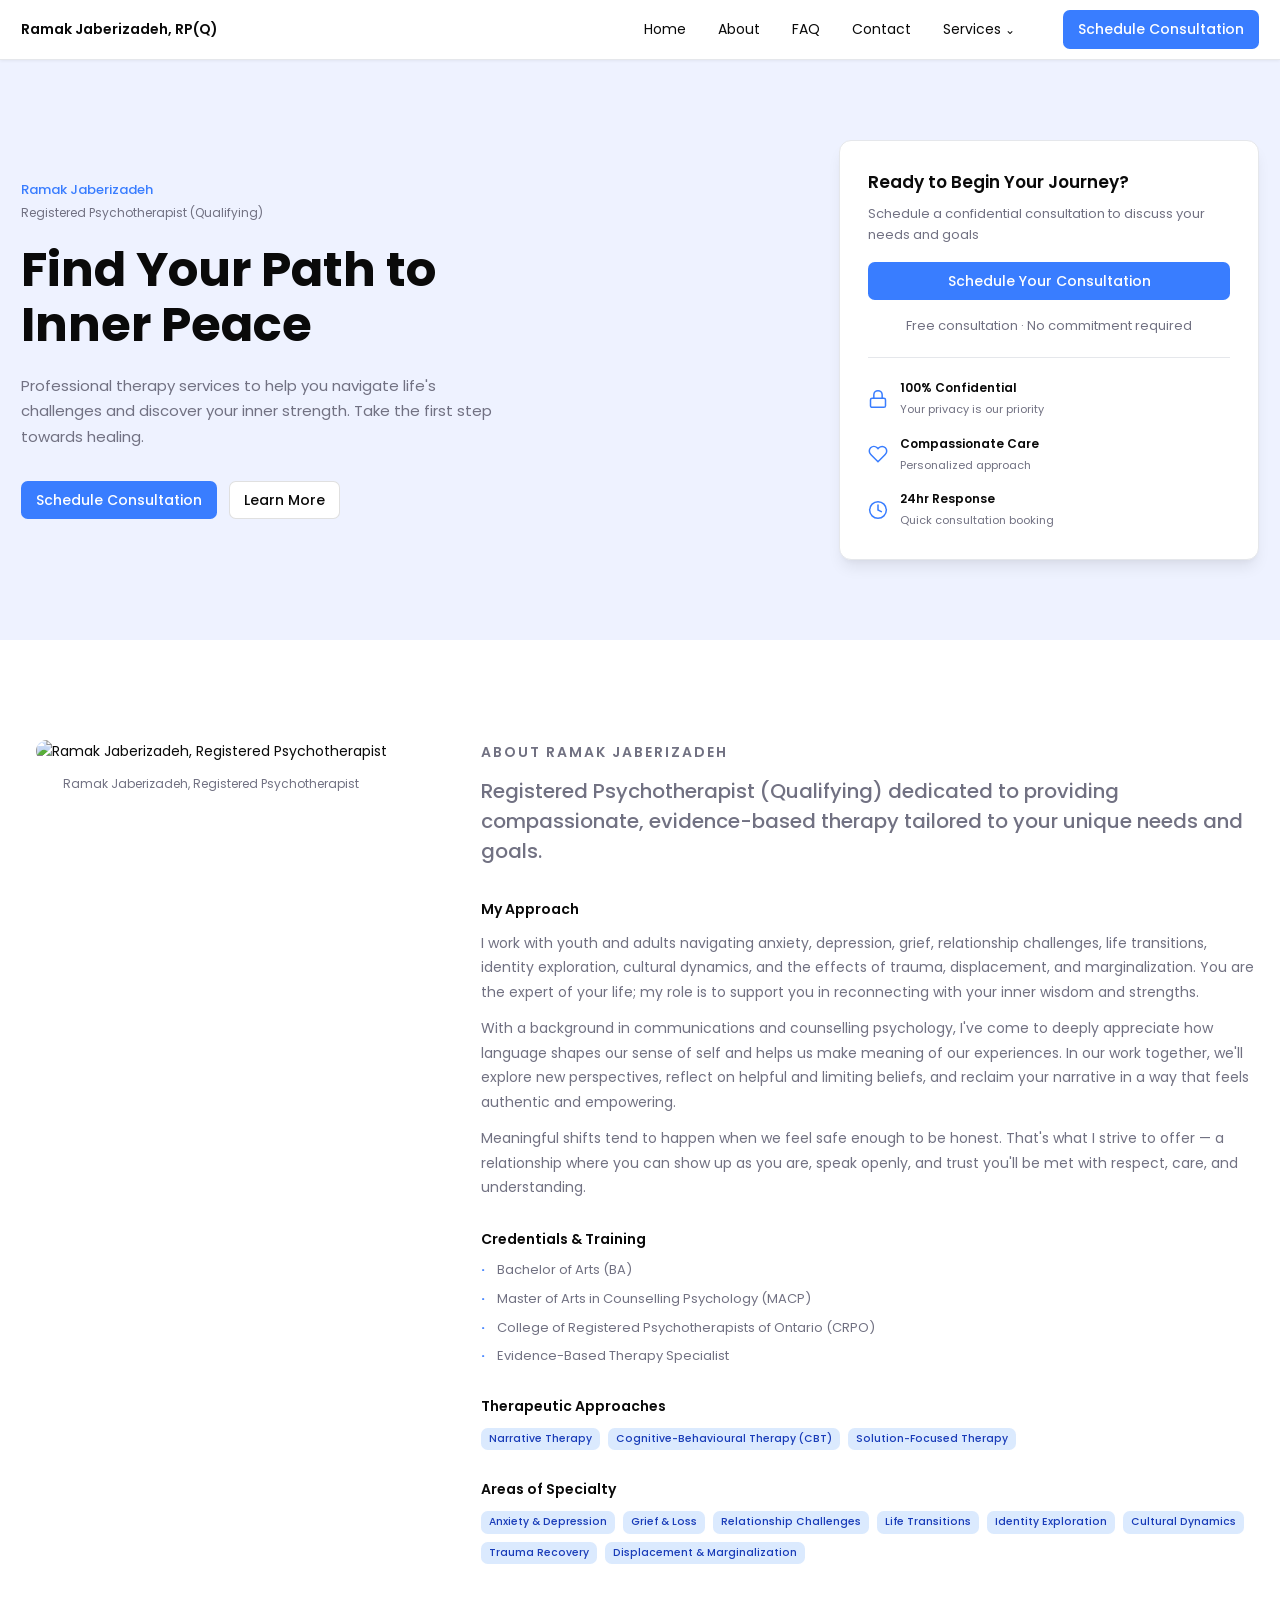
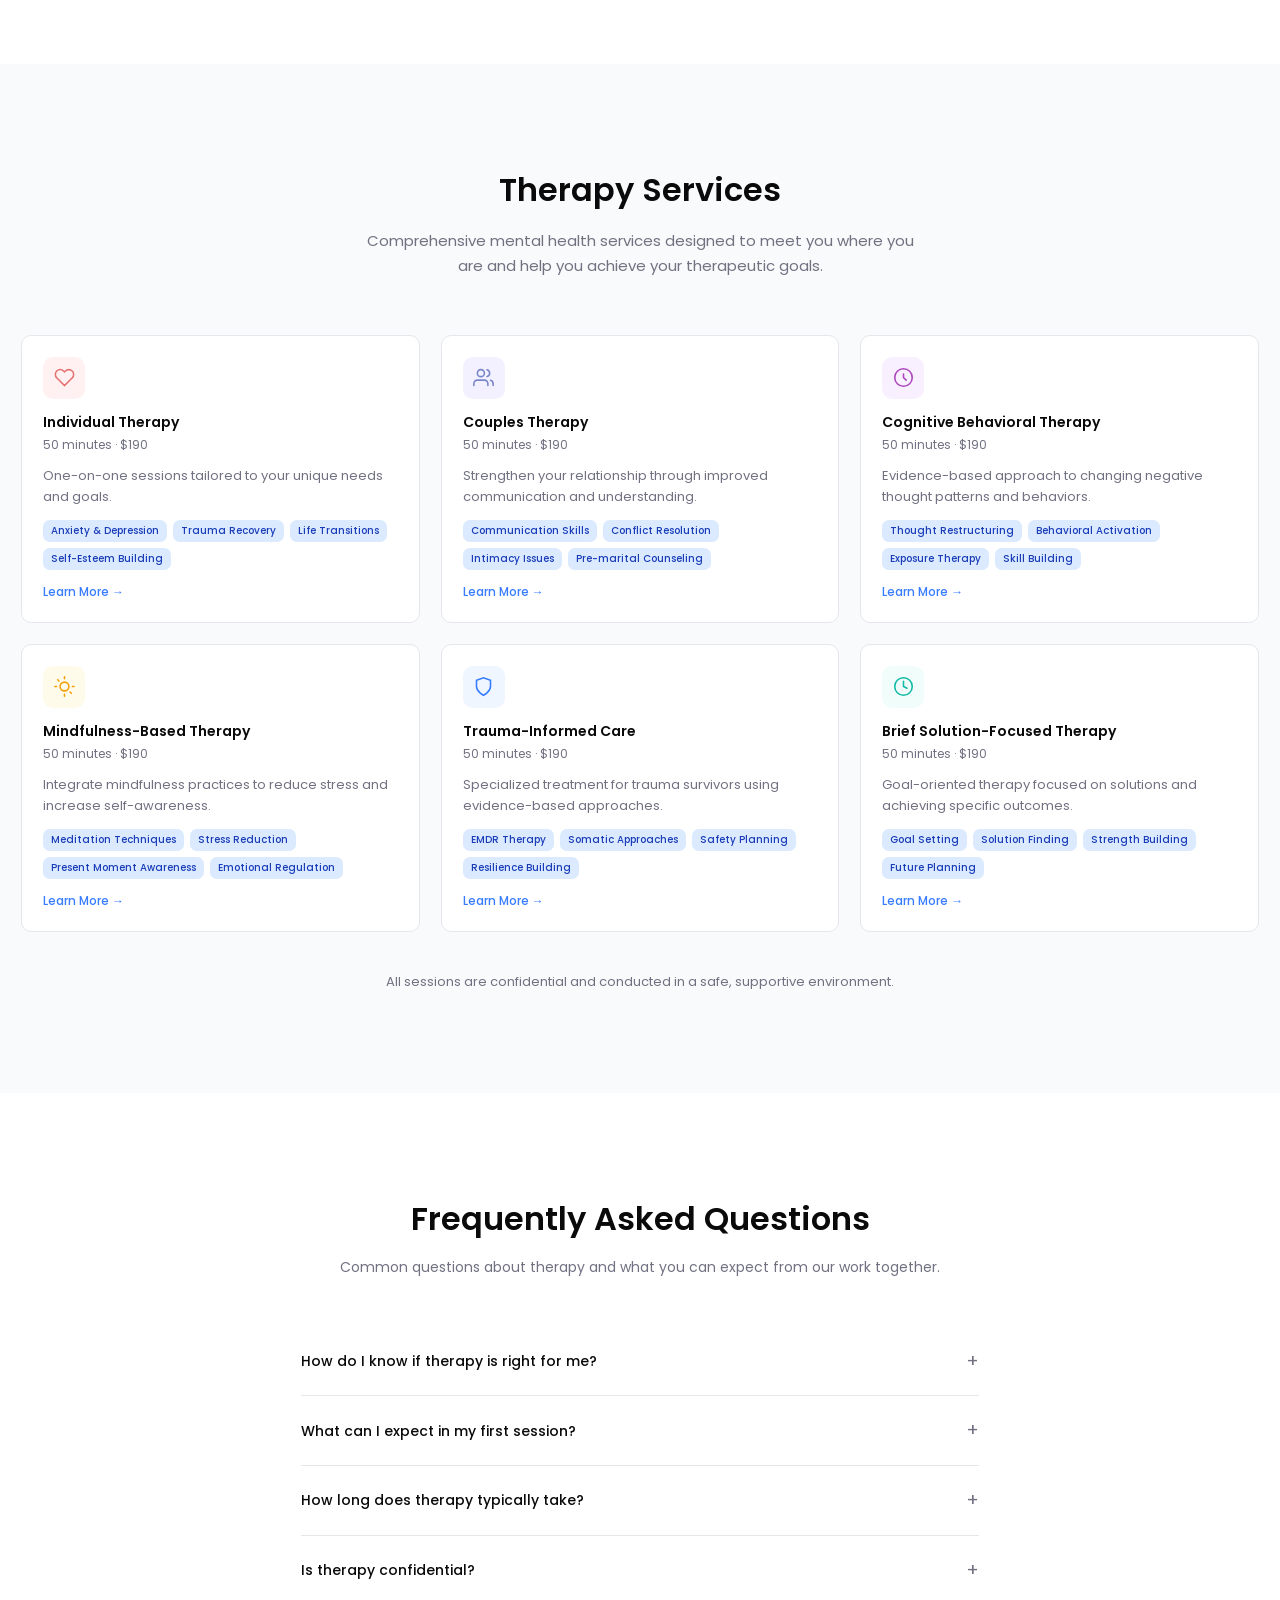
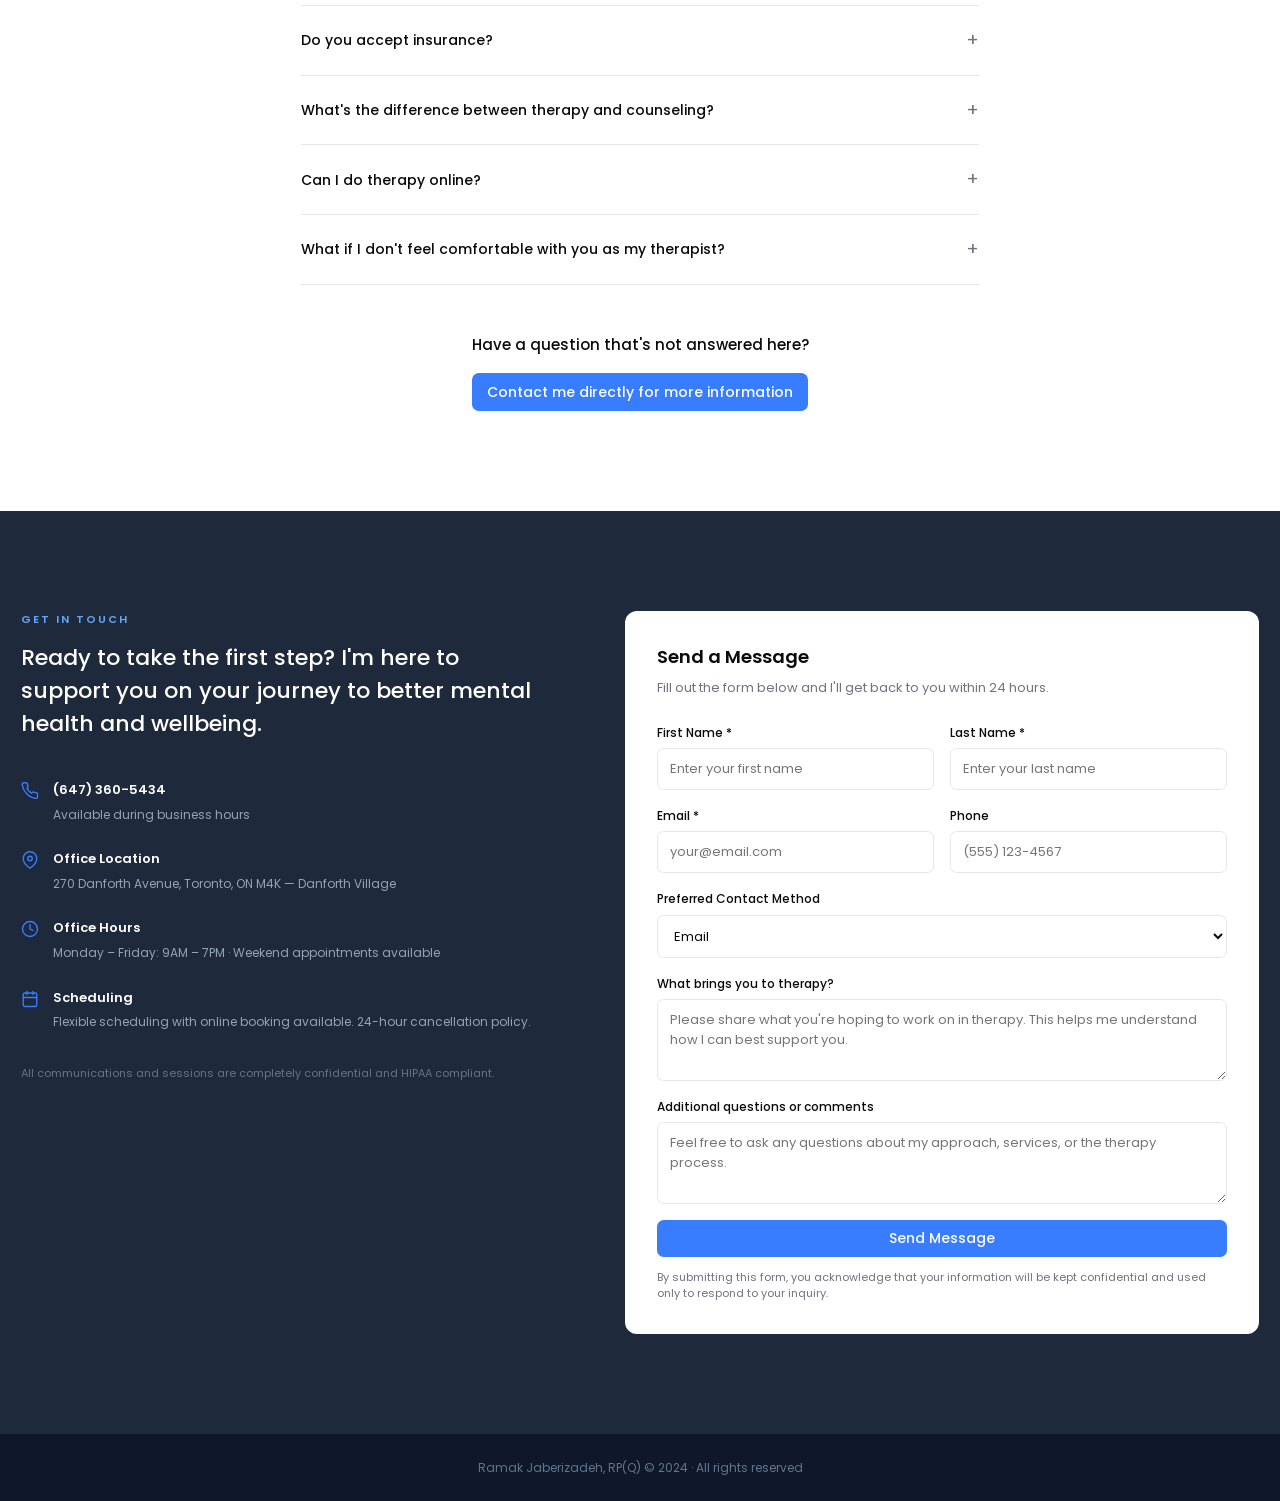
==== commit 993289ad: "Add Ramak's photo to About section Download image from Figma and replace SVG placeholder with real p" ====
--- a/index.html
+++ b/index.html
@@ -75,9 +75,7 @@
   <section class="about" id="about">
     <div class="about__container">
       <div class="about__photo">
-        <div class="about__photo-placeholder">
-          <svg width="80" height="80" viewBox="0 0 24 24" fill="none" stroke="#397DFF" stroke-width="1" stroke-linecap="round"><path d="M20 21v-2a4 4 0 0 0-4-4H8a4 4 0 0 0-4 4v2"/><circle cx="12" cy="7" r="4"/></svg>
-        </div>
+        <img src="images/ramak-photo.png" alt="Ramak Jaberizadeh, Registered Psychotherapist" class="about__photo-img" />
         <p class="about__photo-caption">Ramak Jaberizadeh, Registered Psychotherapist</p>
       </div>
       <div class="about__text">
--- a/home.css
+++ b/home.css
@@ -71,14 +71,11 @@
   top: 80px;
   text-align: center;
 }
-.about__photo-placeholder {
+.about__photo-img {
   width: 100%;
   aspect-ratio: 3/4;
-  background: #EEF2FF;
+  object-fit: cover;
   border-radius: 16px;
-  display: flex;
-  align-items: center;
-  justify-content: center;
   margin-bottom: 12px;
 }
 .about__photo-caption { font-size: 12px; color: var(--muted); }
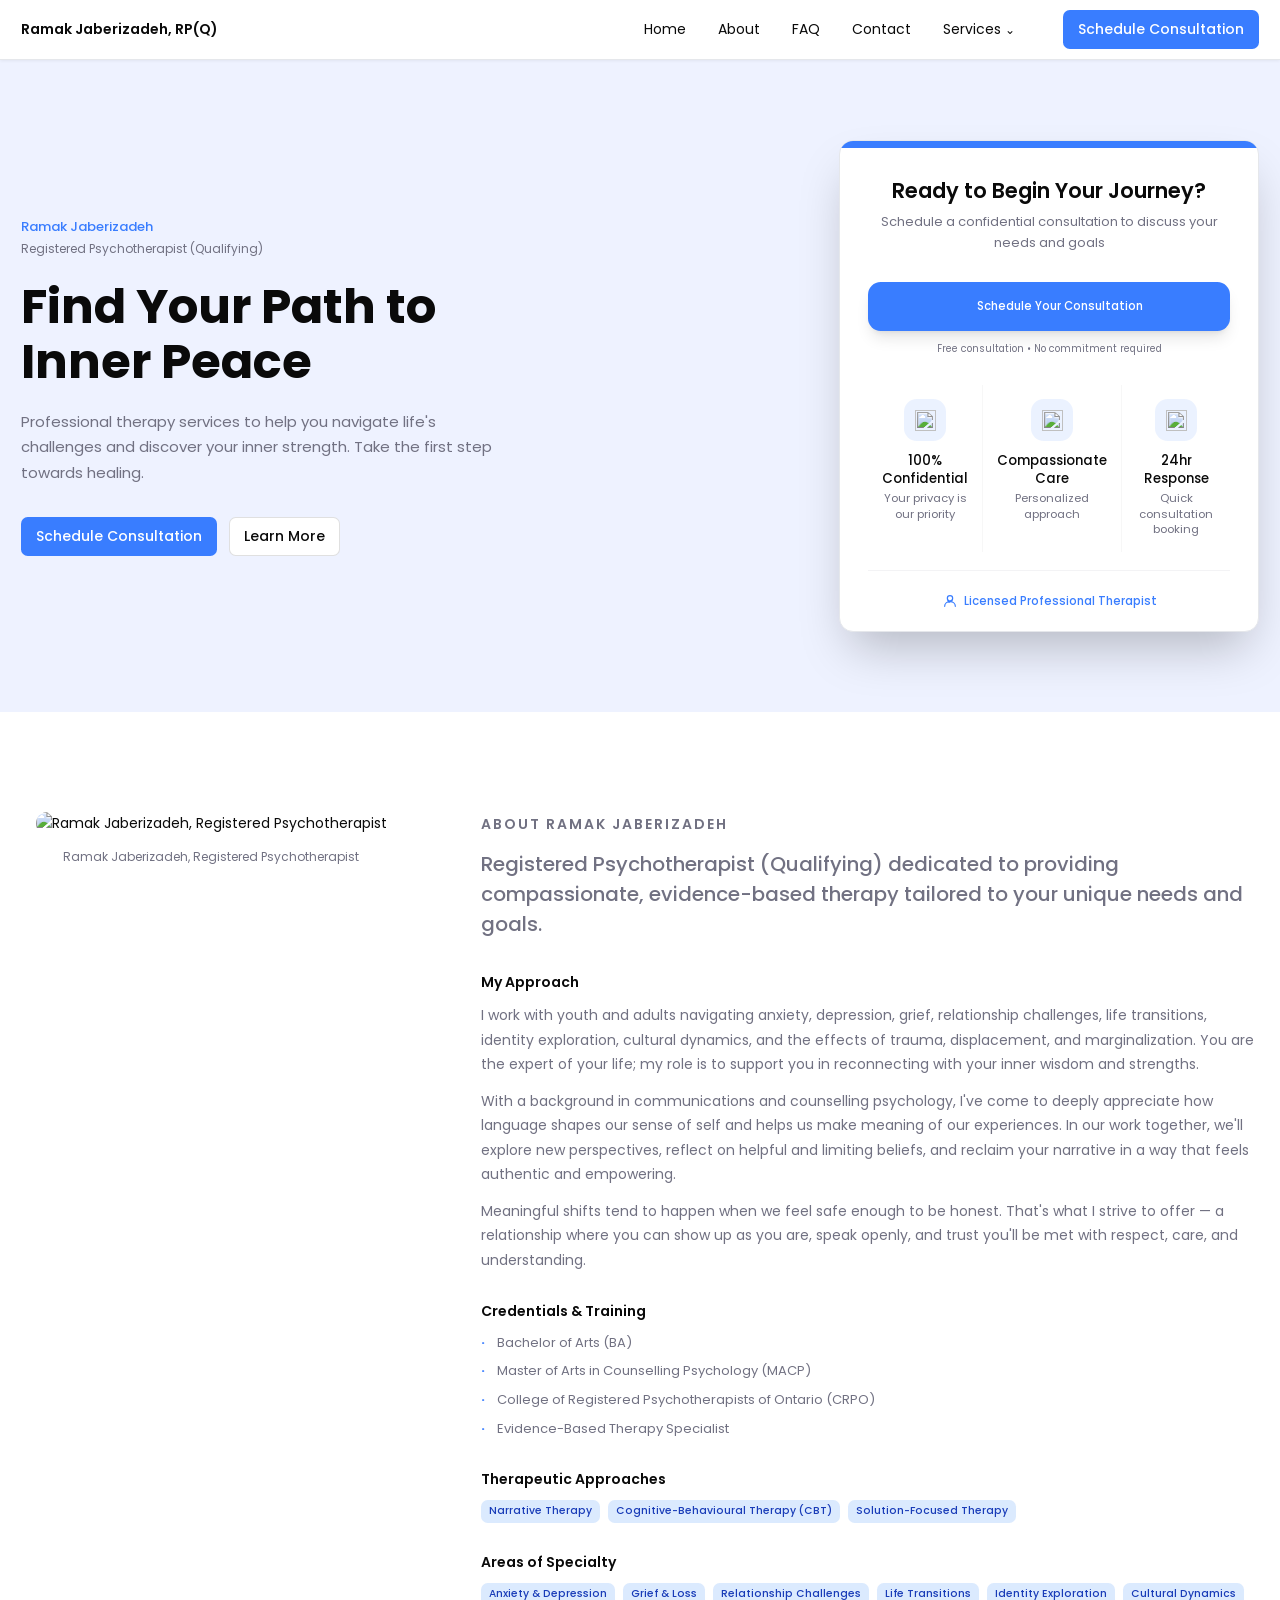
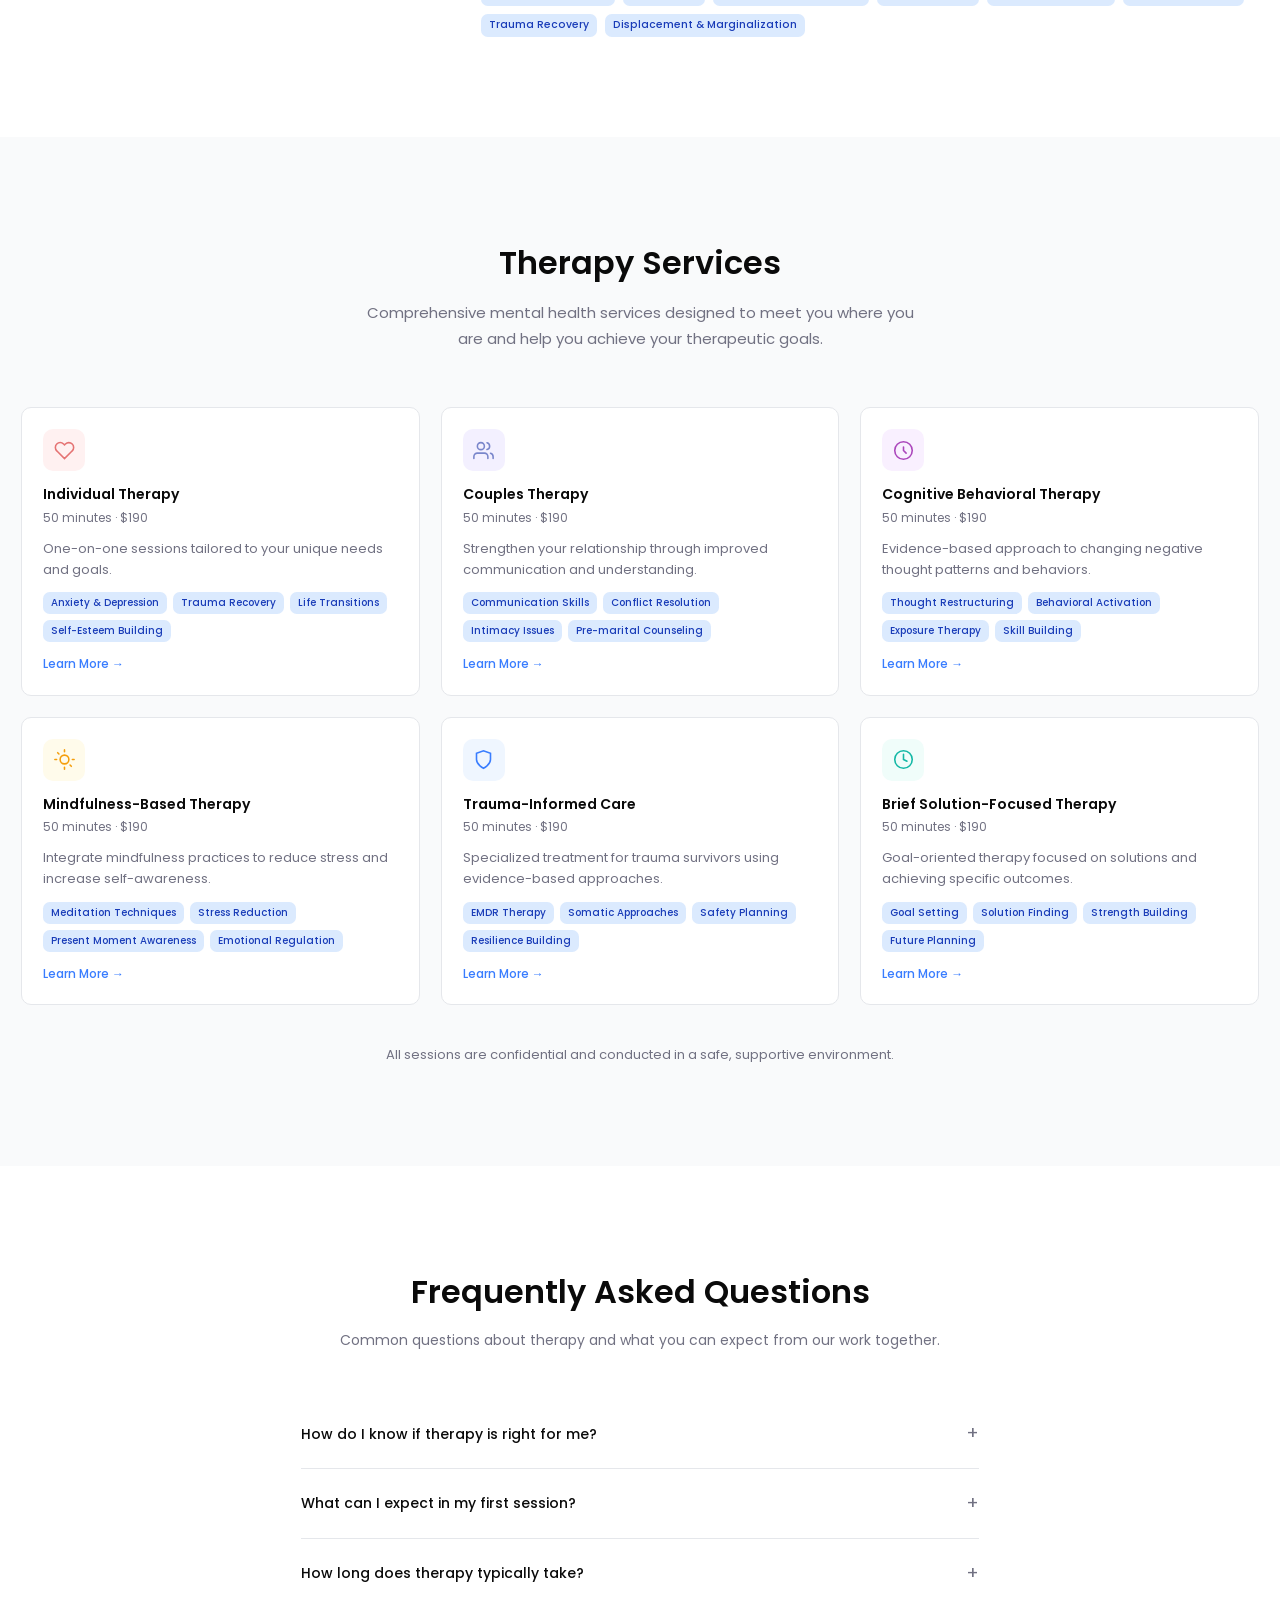
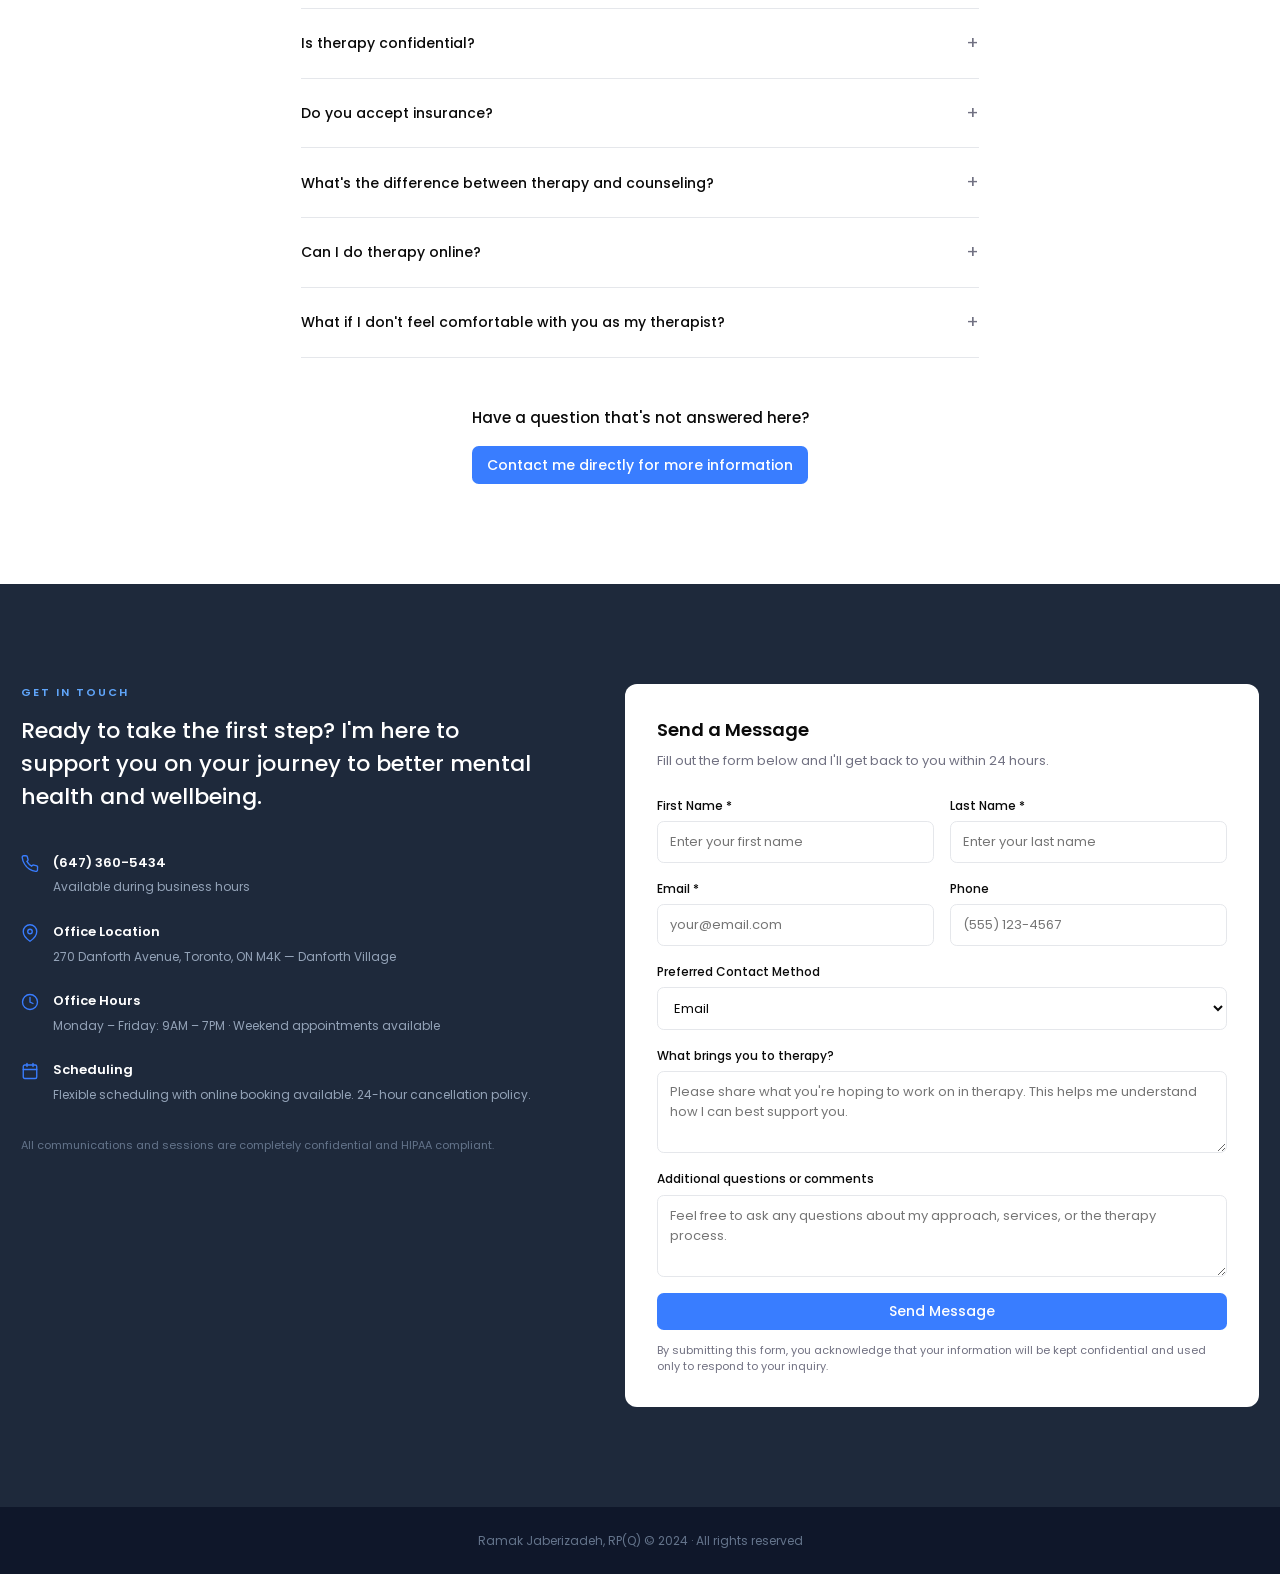
==== commit e515906d: "Rebuild hero card to match Figma design exactly - Blue accent bar at top - Proper button with chat i" ====
--- a/index.html
+++ b/index.html
@@ -40,31 +40,47 @@
         </div>
       </div>
       <div class="hero__card">
-        <h3>Ready to Begin Your Journey?</h3>
-        <p>Schedule a confidential consultation to discuss your needs and goals</p>
-        <a href="#contact" class="btn btn--primary btn--full" style="margin:16px 0;">Schedule Your Consultation</a>
-        <p class="hero__card-note">Free consultation · No commitment required</p>
-        <div class="hero__badges">
-          <div class="hero__badge">
-            <svg width="20" height="20" viewBox="0 0 24 24" fill="none" stroke="#397DFF" stroke-width="1.8" stroke-linecap="round"><rect x="3" y="11" width="18" height="11" rx="2"/><path d="M7 11V7a5 5 0 0 1 10 0v4"/></svg>
-            <div>
+        <div class="hero__card-bar"></div>
+        <div class="hero__card-inner">
+          <div class="hero__card-header">
+            <h3>Ready to Begin Your Journey?</h3>
+            <p>Schedule a confidential consultation to discuss your needs and goals</p>
+          </div>
+          <div class="hero__card-cta">
+            <a href="#contact" class="hero__card-btn">
+              <img src="images/icon-chat.svg" alt="" width="14" height="14" />
+              Schedule Your Consultation
+            </a>
+            <p class="hero__card-note">Free consultation • No commitment required</p>
+          </div>
+          <div class="hero__card-stats">
+            <div class="hero__stat">
+              <div class="hero__stat-icon">
+                <img src="images/icon-shield.svg" alt="" width="21" height="21" />
+              </div>
               <strong>100% Confidential</strong>
               <span>Your privacy is our priority</span>
             </div>
-          </div>
-          <div class="hero__badge">
-            <svg width="20" height="20" viewBox="0 0 24 24" fill="none" stroke="#397DFF" stroke-width="1.8" stroke-linecap="round"><path d="M20.84 4.61a5.5 5.5 0 0 0-7.78 0L12 5.67l-1.06-1.06a5.5 5.5 0 0 0-7.78 7.78l1.06 1.06L12 21.23l7.78-7.78 1.06-1.06a5.5 5.5 0 0 0 0-7.78z"/></svg>
-            <div>
+            <div class="hero__stat hero__stat--bordered">
+              <div class="hero__stat-icon">
+                <img src="images/icon-heart.svg" alt="" width="21" height="21" />
+              </div>
               <strong>Compassionate Care</strong>
               <span>Personalized approach</span>
             </div>
-          </div>
-          <div class="hero__badge">
-            <svg width="20" height="20" viewBox="0 0 24 24" fill="none" stroke="#397DFF" stroke-width="1.8" stroke-linecap="round"><circle cx="12" cy="12" r="10"/><polyline points="12 6 12 12 16 14"/></svg>
-            <div>
+            <div class="hero__stat">
+              <div class="hero__stat-icon">
+                <img src="images/icon-clock.svg" alt="" width="21" height="21" />
+              </div>
               <strong>24hr Response</strong>
               <span>Quick consultation booking</span>
             </div>
+          </div>
+          <div class="hero__card-footer">
+            <svg width="16" height="16" viewBox="0 0 24 24" fill="none" stroke="#397DFF" stroke-width="1.8" stroke-linecap="round" stroke-linejoin="round">
+              <circle cx="12" cy="8" r="4"/><path d="M4 20c0-4 3.6-7 8-7s8 3 8 7"/><polyline points="9 11 10.5 14 15 11"/>
+            </svg>
+            <span>Licensed Professional Therapist</span>
           </div>
         </div>
       </div>
@@ -338,41 +354,42 @@
       <div class="contact__form-wrap">
         <h3>Send a Message</h3>
         <p>Fill out the form below and I'll get back to you within 24 hours.</p>
-        <form class="contact__form">
+        <form class="contact__form" name="contact" method="POST" data-netlify="true" action="/thankyou.html">
+          <input type="hidden" name="form-name" value="contact" />
           <div class="form-row">
             <div class="form-group">
-              <label>First Name *</label>
-              <input type="text" placeholder="Enter your first name" required />
+              <label for="firstName">First Name *</label>
+              <input type="text" id="firstName" name="firstName" placeholder="Enter your first name" required />
             </div>
             <div class="form-group">
-              <label>Last Name *</label>
-              <input type="text" placeholder="Enter your last name" required />
+              <label for="lastName">Last Name *</label>
+              <input type="text" id="lastName" name="lastName" placeholder="Enter your last name" required />
             </div>
           </div>
           <div class="form-row">
             <div class="form-group">
-              <label>Email *</label>
-              <input type="email" placeholder="your@email.com" required />
+              <label for="email">Email *</label>
+              <input type="email" id="email" name="email" placeholder="your@email.com" required />
             </div>
             <div class="form-group">
-              <label>Phone</label>
-              <input type="tel" placeholder="(555) 123-4567" />
+              <label for="phone">Phone</label>
+              <input type="tel" id="phone" name="phone" placeholder="(555) 123-4567" />
             </div>
           </div>
           <div class="form-group">
-            <label>Preferred Contact Method</label>
-            <select>
+            <label for="contactMethod">Preferred Contact Method</label>
+            <select id="contactMethod" name="contactMethod">
               <option>Email</option>
               <option>Phone</option>
             </select>
           </div>
           <div class="form-group">
-            <label>What brings you to therapy?</label>
-            <textarea rows="3" placeholder="Please share what you're hoping to work on in therapy. This helps me understand how I can best support you."></textarea>
+            <label for="reason">What brings you to therapy?</label>
+            <textarea id="reason" name="reason" rows="3" placeholder="Please share what you're hoping to work on in therapy. This helps me understand how I can best support you."></textarea>
           </div>
           <div class="form-group">
-            <label>Additional questions or comments</label>
-            <textarea rows="3" placeholder="Feel free to ask any questions about my approach, services, or the therapy process."></textarea>
+            <label for="questions">Additional questions or comments</label>
+            <textarea id="questions" name="questions" rows="3" placeholder="Feel free to ask any questions about my approach, services, or the therapy process."></textarea>
           </div>
           <button type="submit" class="btn btn--primary btn--full">Send Message</button>
           <p class="form-note">By submitting this form, you acknowledge that your information will be kept confidential and used only to respond to your inquiry.</p>
--- a/home.css
+++ b/home.css
@@ -1,3 +1,5 @@
+html { scroll-behavior: smooth; }
+
 /* ── Hero ── */
 .hero {
   background: #EEF2FF;
@@ -42,18 +44,86 @@
 .hero__card {
   background: #fff;
   border: 1px solid var(--grey-91);
-  border-radius: 12px;
-  padding: 28px;
-  box-shadow: 0 10px 15px -3px rgba(0,0,0,0.08), 0 4px 6px -4px rgba(0,0,0,0.06);
-}
-.hero__card h3 { font-size: 17px; font-weight: 600; margin-bottom: 8px; }
-.hero__card > p { font-size: 13px; color: var(--muted); }
-.hero__card-note { text-align: center; font-size: 11px; color: var(--muted); }
-
-.hero__badges { display: flex; flex-direction: column; gap: 14px; margin-top: 20px; padding-top: 20px; border-top: 1px solid var(--grey-91); }
-.hero__badge { display: flex; align-items: center; gap: 12px; }
-.hero__badge strong { display: block; font-size: 12px; font-weight: 600; }
-.hero__badge span { font-size: 11px; color: var(--muted); }
+  border-radius: 14px;
+  overflow: hidden;
+  box-shadow: 0 25px 50px -12px rgba(0,0,0,0.25);
+}
+.hero__card-bar {
+  background: #397DFF;
+  height: 7px;
+  width: 100%;
+}
+.hero__card-inner {
+  display: flex;
+  flex-direction: column;
+  gap: 28px;
+  padding: 28px 28px 21px;
+}
+.hero__card-header { text-align: center; }
+.hero__card-header h3 { font-size: 21px; font-weight: 600; line-height: 1.4; margin-bottom: 7px; }
+.hero__card-header p { font-size: 13px; color: var(--muted); line-height: 1.6; }
+
+.hero__card-cta { display: flex; flex-direction: column; gap: 10.5px; }
+.hero__card-btn {
+  display: flex;
+  align-items: center;
+  justify-content: center;
+  gap: 7px;
+  background: #397DFF;
+  color: #fff;
+  border-radius: 12.75px;
+  height: 49px;
+  font-size: 11.5px;
+  font-weight: 500;
+  text-decoration: none;
+  box-shadow: 0 10px 15px -3px rgba(0,0,0,0.1), 0 4px 6px -4px rgba(0,0,0,0.1);
+}
+.hero__card-btn:hover { background: #2b6ee0; }
+.hero__card-note { text-align: center; font-size: 9.7px; color: var(--muted); }
+
+.hero__card-stats {
+  display: grid;
+  grid-template-columns: 1fr 1fr 1fr;
+  gap: 0;
+  height: 157px;
+}
+.hero__stat {
+  display: flex;
+  flex-direction: column;
+  align-items: center;
+  justify-content: flex-start;
+  padding: 14px;
+  text-align: center;
+}
+.hero__stat--bordered {
+  border-left: 1px solid rgba(0,0,0,0.03);
+  border-right: 1px solid rgba(0,0,0,0.03);
+}
+.hero__stat-icon {
+  width: 42px;
+  height: 42px;
+  background: rgba(57,125,255,0.1);
+  border-radius: 12.75px;
+  display: flex;
+  align-items: center;
+  justify-content: center;
+  margin-bottom: 10.5px;
+  flex-shrink: 0;
+}
+.hero__stat strong { display: block; font-size: 13.3px; font-weight: 500; line-height: 1.4; margin-bottom: 2px; }
+.hero__stat span { font-size: 11.3px; color: var(--muted); line-height: 1.4; }
+
+.hero__card-footer {
+  display: flex;
+  align-items: center;
+  justify-content: center;
+  gap: 6px;
+  padding-top: 21px;
+  border-top: 1px solid #f3f3f5;
+  font-size: 11.5px;
+  color: #397DFF;
+  font-weight: 500;
+}
 
 /* ── About ── */
 .about { background: #fff; padding: 100px 0; }
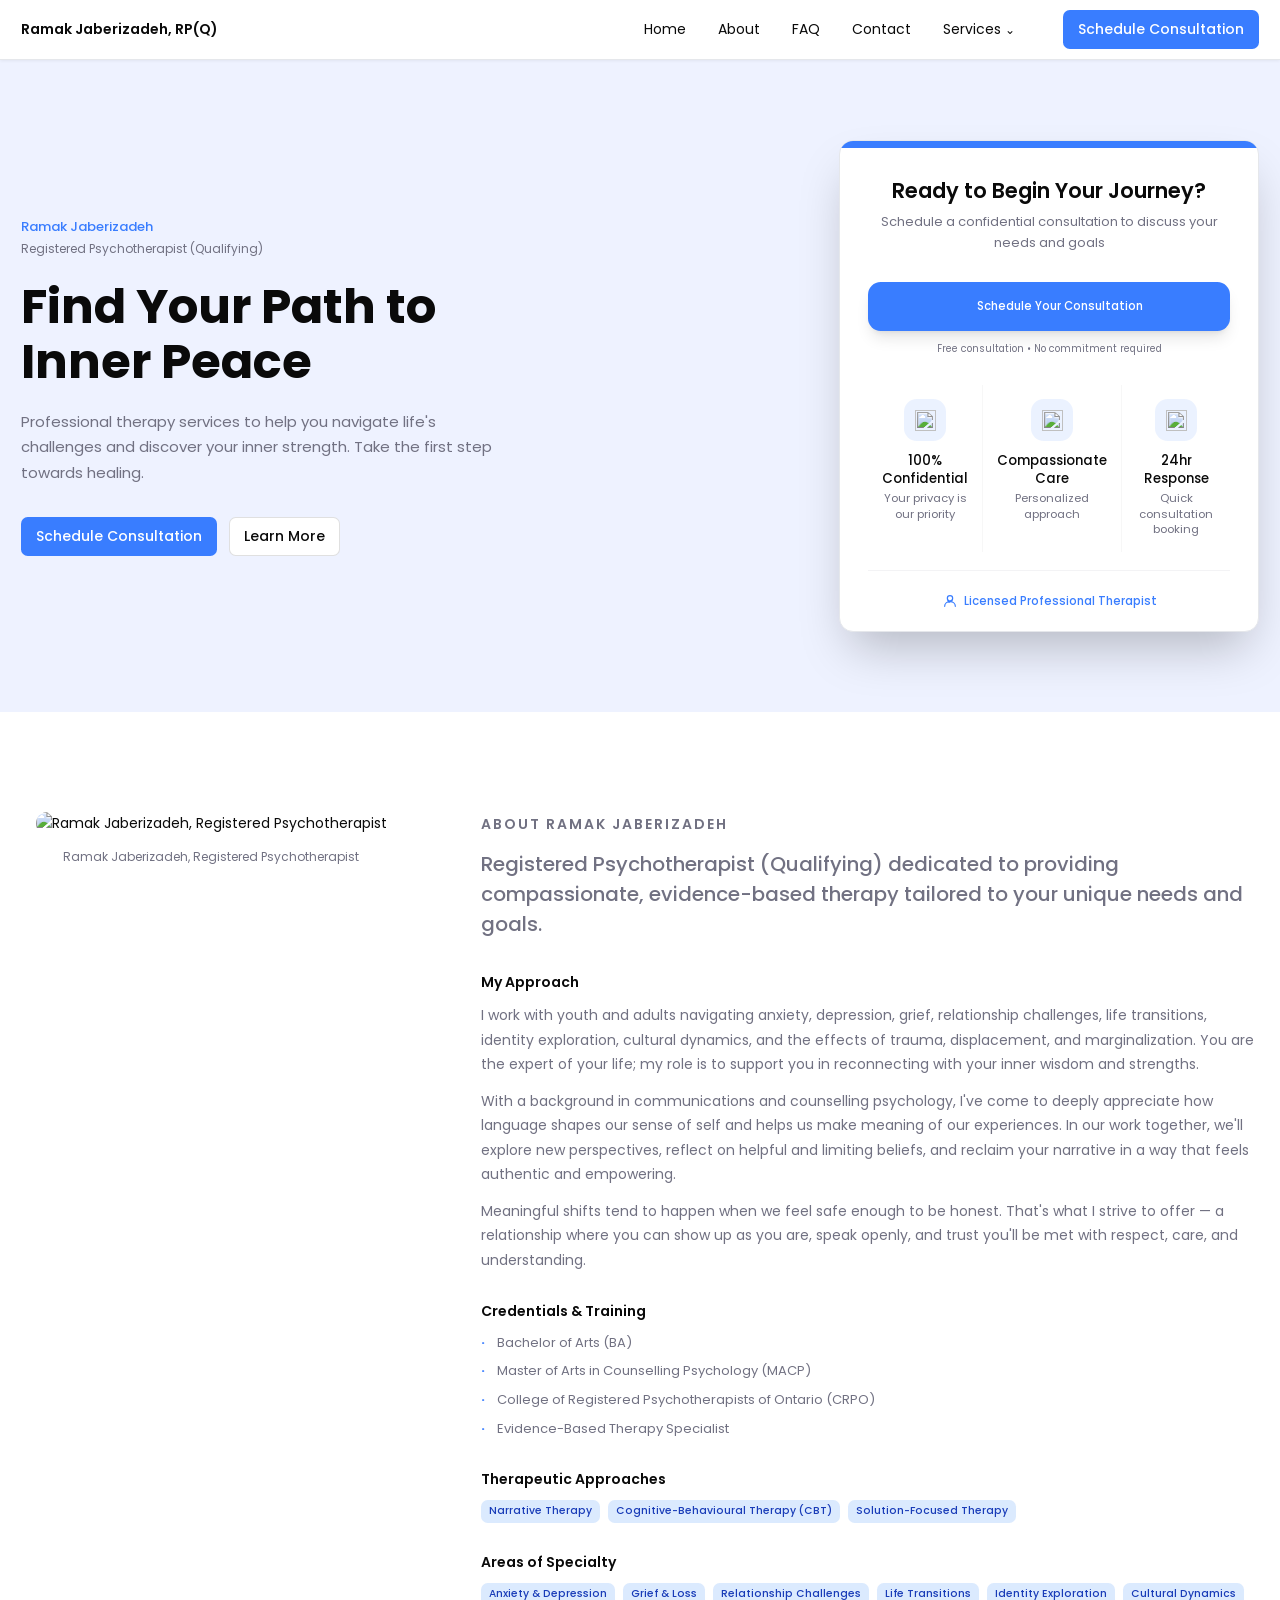
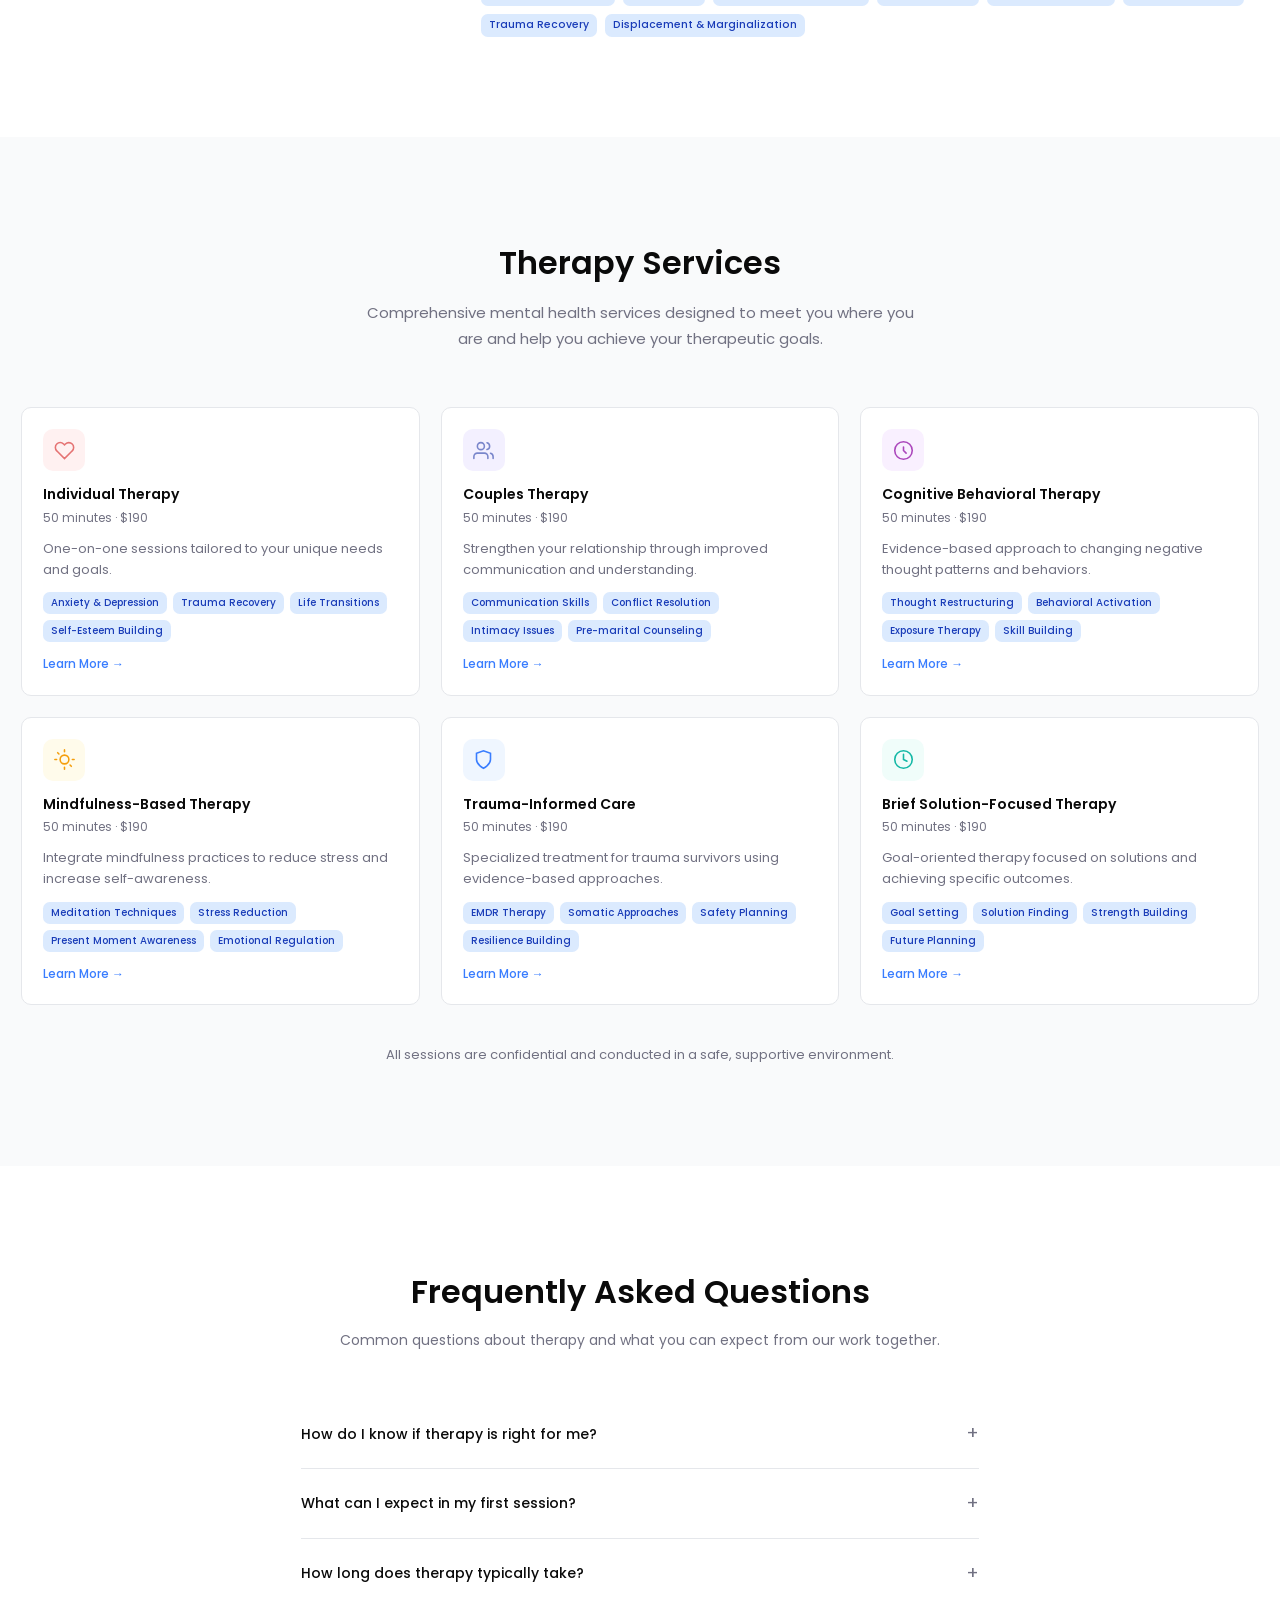
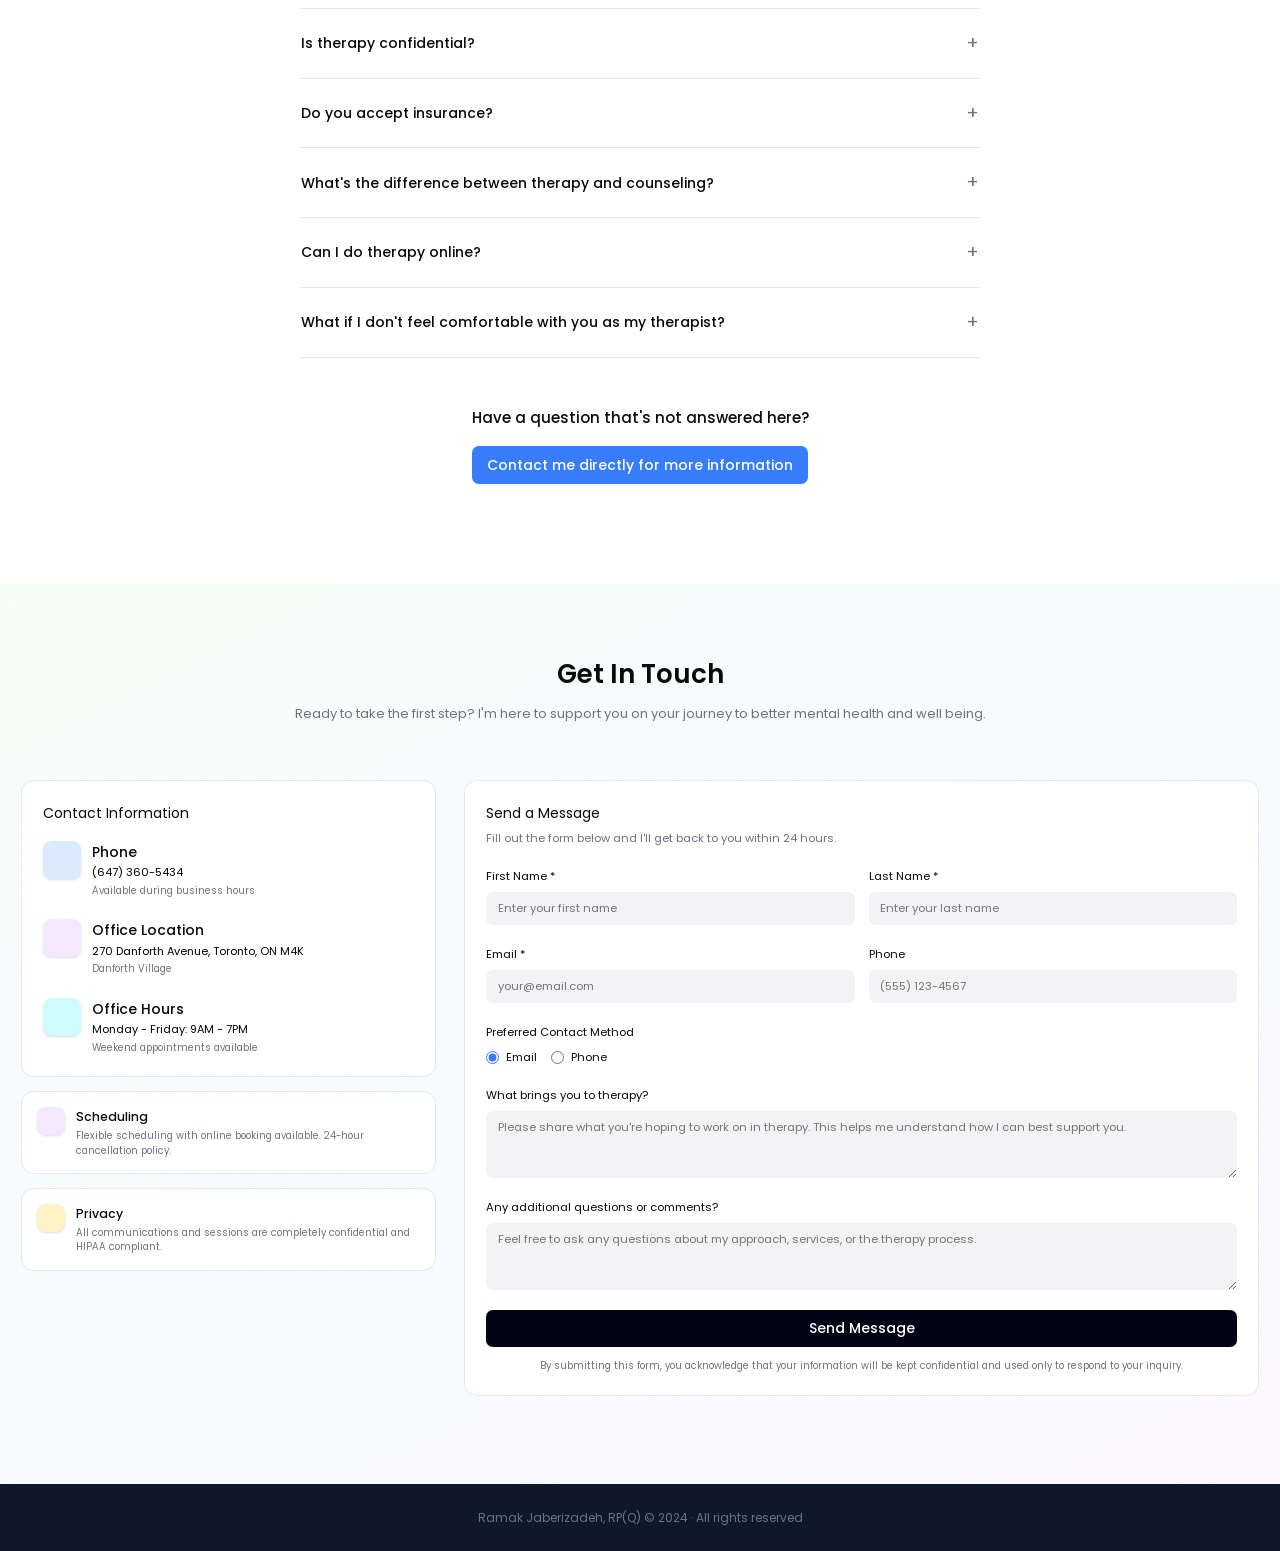
==== commit 0dba5951: "Rebuild contact section to match Figma design - Light gradient background (not dark navy) - Centred " ====
--- a/index.html
+++ b/index.html
@@ -315,85 +315,117 @@
   <!-- CONTACT -->
   <section class="contact" id="contact">
     <div class="contact__container">
-      <div class="contact__info">
-        <p class="section-eyebrow--light">Get In Touch</p>
-        <h2>Ready to take the first step? I'm here to support you on your journey to better mental health and wellbeing.</h2>
-        <div class="contact__details">
-          <div class="contact__item">
-            <svg width="18" height="18" viewBox="0 0 24 24" fill="none" stroke="#397DFF" stroke-width="1.8" stroke-linecap="round"><path d="M22 16.92v3a2 2 0 0 1-2.18 2 19.79 19.79 0 0 1-8.63-3.07A19.5 19.5 0 0 1 4.69 12 19.79 19.79 0 0 1 1.61 3.18 2 2 0 0 1 3.6 1h3a2 2 0 0 1 2 1.72 12.84 12.84 0 0 0 .7 2.81 2 2 0 0 1-.45 2.11L7.91 8.56a16 16 0 0 0 6.29 6.29l.86-.86a2 2 0 0 1 2.11-.45 12.84 12.84 0 0 0 2.81.7A2 2 0 0 1 22 16.92z"/></svg>
-            <div>
-              <strong>(647) 360-5434</strong>
-              <span>Available during business hours</span>
-            </div>
-          </div>
-          <div class="contact__item">
-            <svg width="18" height="18" viewBox="0 0 24 24" fill="none" stroke="#397DFF" stroke-width="1.8" stroke-linecap="round"><path d="M21 10c0 7-9 13-9 13s-9-6-9-13a9 9 0 0 1 18 0z"/><circle cx="12" cy="10" r="3"/></svg>
-            <div>
-              <strong>Office Location</strong>
-              <span>270 Danforth Avenue, Toronto, ON M4K — Danforth Village</span>
-            </div>
-          </div>
-          <div class="contact__item">
-            <svg width="18" height="18" viewBox="0 0 24 24" fill="none" stroke="#397DFF" stroke-width="1.8" stroke-linecap="round"><circle cx="12" cy="12" r="10"/><polyline points="12 6 12 12 16 14"/></svg>
-            <div>
-              <strong>Office Hours</strong>
-              <span>Monday – Friday: 9AM – 7PM · Weekend appointments available</span>
-            </div>
-          </div>
-          <div class="contact__item">
-            <svg width="18" height="18" viewBox="0 0 24 24" fill="none" stroke="#397DFF" stroke-width="1.8" stroke-linecap="round"><rect x="3" y="4" width="18" height="18" rx="2"/><line x1="16" y1="2" x2="16" y2="6"/><line x1="8" y1="2" x2="8" y2="6"/><line x1="3" y1="10" x2="21" y2="10"/></svg>
+      <div class="contact__heading">
+        <h2>Get In Touch</h2>
+        <p>Ready to take the first step? I'm here to support you on your journey to better mental health and well being.</p>
+      </div>
+      <div class="contact__cols">
+
+        <!-- Left: Contact Info -->
+        <div class="contact__left">
+          <div class="contact__info-card">
+            <h4>Contact Information</h4>
+            <div class="contact__items">
+              <div class="contact__item">
+                <div class="contact__icon-wrap" style="background:#DBEAFE;">
+                  <img src="images/contact-phone.svg" width="17" height="17" alt="" />
+                </div>
+                <div>
+                  <strong>Phone</strong>
+                  <span>(647) 360-5434</span>
+                  <small>Available during business hours</small>
+                </div>
+              </div>
+              <div class="contact__item">
+                <div class="contact__icon-wrap" style="background:#F3E8FF;">
+                  <img src="images/contact-location.svg" width="17" height="17" alt="" />
+                </div>
+                <div>
+                  <strong>Office Location</strong>
+                  <span>270 Danforth Avenue, Toronto, ON M4K</span>
+                  <small>Danforth Village</small>
+                </div>
+              </div>
+              <div class="contact__item">
+                <div class="contact__icon-wrap" style="background:#CFFAFE;">
+                  <img src="images/contact-hours.svg" width="17" height="17" alt="" />
+                </div>
+                <div>
+                  <strong>Office Hours</strong>
+                  <span>Monday - Friday: 9AM - 7PM</span>
+                  <small>Weekend appointments available</small>
+                </div>
+              </div>
+            </div>
+          </div>
+          <div class="contact__extra-card">
+            <div class="contact__icon-wrap contact__icon-wrap--sm" style="background:#F3E8FF;">
+              <img src="images/contact-scheduling.svg" width="14" height="14" alt="" />
+            </div>
             <div>
               <strong>Scheduling</strong>
-              <span>Flexible scheduling with online booking available. 24-hour cancellation policy.</span>
-            </div>
-          </div>
-        </div>
-        <p class="contact__privacy">All communications and sessions are completely confidential and HIPAA compliant.</p>
-      </div>
-
-      <div class="contact__form-wrap">
-        <h3>Send a Message</h3>
-        <p>Fill out the form below and I'll get back to you within 24 hours.</p>
-        <form class="contact__form" name="contact" method="POST" data-netlify="true" action="/thankyou.html">
-          <input type="hidden" name="form-name" value="contact" />
-          <div class="form-row">
+              <small>Flexible scheduling with online booking available. 24-hour cancellation policy.</small>
+            </div>
+          </div>
+          <div class="contact__extra-card">
+            <div class="contact__icon-wrap contact__icon-wrap--sm" style="background:#FEF3C7;">
+              <img src="images/contact-privacy.svg" width="14" height="14" alt="" />
+            </div>
+            <div>
+              <strong>Privacy</strong>
+              <small>All communications and sessions are completely confidential and HIPAA compliant.</small>
+            </div>
+          </div>
+        </div>
+
+        <!-- Right: Form -->
+        <div class="contact__form-wrap">
+          <div class="contact__form-header">
+            <h4>Send a Message</h4>
+            <p>Fill out the form below and I'll get back to you within 24 hours.</p>
+          </div>
+          <form class="contact__form" name="contact" method="POST" data-netlify="true" action="/thankyou">
+            <input type="hidden" name="form-name" value="contact" />
+            <div class="form-row">
+              <div class="form-group">
+                <label for="firstName">First Name *</label>
+                <input type="text" id="firstName" name="firstName" placeholder="Enter your first name" required />
+              </div>
+              <div class="form-group">
+                <label for="lastName">Last Name *</label>
+                <input type="text" id="lastName" name="lastName" placeholder="Enter your last name" required />
+              </div>
+            </div>
+            <div class="form-row">
+              <div class="form-group">
+                <label for="email">Email *</label>
+                <input type="email" id="email" name="email" placeholder="your@email.com" required />
+              </div>
+              <div class="form-group">
+                <label for="phone">Phone</label>
+                <input type="tel" id="phone" name="phone" placeholder="(555) 123-4567" />
+              </div>
+            </div>
             <div class="form-group">
-              <label for="firstName">First Name *</label>
-              <input type="text" id="firstName" name="firstName" placeholder="Enter your first name" required />
+              <label>Preferred Contact Method</label>
+              <div class="contact__radios">
+                <label class="radio-label"><input type="radio" name="contactMethod" value="Email" checked /> Email</label>
+                <label class="radio-label"><input type="radio" name="contactMethod" value="Phone" /> Phone</label>
+              </div>
             </div>
             <div class="form-group">
-              <label for="lastName">Last Name *</label>
-              <input type="text" id="lastName" name="lastName" placeholder="Enter your last name" required />
-            </div>
-          </div>
-          <div class="form-row">
+              <label for="reason">What brings you to therapy?</label>
+              <textarea id="reason" name="reason" rows="3" placeholder="Please share what you're hoping to work on in therapy. This helps me understand how I can best support you."></textarea>
+            </div>
             <div class="form-group">
-              <label for="email">Email *</label>
-              <input type="email" id="email" name="email" placeholder="your@email.com" required />
-            </div>
-            <div class="form-group">
-              <label for="phone">Phone</label>
-              <input type="tel" id="phone" name="phone" placeholder="(555) 123-4567" />
-            </div>
-          </div>
-          <div class="form-group">
-            <label for="contactMethod">Preferred Contact Method</label>
-            <select id="contactMethod" name="contactMethod">
-              <option>Email</option>
-              <option>Phone</option>
-            </select>
-          </div>
-          <div class="form-group">
-            <label for="reason">What brings you to therapy?</label>
-            <textarea id="reason" name="reason" rows="3" placeholder="Please share what you're hoping to work on in therapy. This helps me understand how I can best support you."></textarea>
-          </div>
-          <div class="form-group">
-            <label for="questions">Additional questions or comments</label>
-            <textarea id="questions" name="questions" rows="3" placeholder="Feel free to ask any questions about my approach, services, or the therapy process."></textarea>
-          </div>
-          <button type="submit" class="btn btn--primary btn--full">Send Message</button>
-          <p class="form-note">By submitting this form, you acknowledge that your information will be kept confidential and used only to respond to your inquiry.</p>
-        </form>
+              <label for="questions">Any additional questions or comments?</label>
+              <textarea id="questions" name="questions" rows="3" placeholder="Feel free to ask any questions about my approach, services, or the therapy process."></textarea>
+            </div>
+            <button type="submit" class="btn btn--dark btn--full">Send Message</button>
+            <p class="form-note">By submitting this form, you acknowledge that your information will be kept confidential and used only to respond to your inquiry.</p>
+          </form>
+        </div>
+
       </div>
     </div>
   </section>
--- a/home.css
+++ b/home.css
@@ -306,67 +306,111 @@
 .faq__cta p { font-size: 15px; font-weight: 500; }
 
 /* ── Contact ── */
-.contact { background: #1E293B; padding: 100px 0; }
+.contact {
+  background: linear-gradient(153deg, rgba(240,253,244,0.7) 0%, rgba(239,246,255,0.5) 50%, rgba(250,245,255,0.7) 100%);
+  padding: 70px 0 88px;
+  position: relative;
+}
 .contact__container {
   max-width: 1344px;
   margin: 0 auto;
   padding: 0 21px;
+}
+.contact__heading {
+  text-align: center;
+  margin-bottom: 56px;
+}
+.contact__heading h2 { font-size: 26px; font-weight: 600; margin-bottom: 8px; }
+.contact__heading p { font-size: 13px; color: var(--muted); }
+
+.contact__cols {
   display: grid;
-  grid-template-columns: 1fr 1fr;
-  gap: 80px;
+  grid-template-columns: 415px 1fr;
+  gap: 28px;
   align-items: start;
 }
 
-.section-eyebrow--light {
-  font-size: 11px;
-  font-weight: 600;
-  color: #60A5FA;
-  text-transform: uppercase;
-  letter-spacing: 2px;
-  margin-bottom: 12px;
-}
-.contact__info h2 {
-  font-size: 22px;
-  font-weight: 500;
-  color: #fff;
-  line-height: 1.5;
-  margin-bottom: 40px;
-}
-.contact__details { display: flex; flex-direction: column; gap: 24px; margin-bottom: 32px; }
-.contact__item { display: flex; align-items: flex-start; gap: 14px; }
-.contact__item > svg { margin-top: 2px; flex-shrink: 0; }
-.contact__item strong { display: block; font-size: 13px; font-weight: 600; color: #fff; margin-bottom: 2px; }
-.contact__item span { font-size: 12px; color: #94A3B8; }
-.contact__privacy { font-size: 11px; color: #64748B; margin-top: 24px; }
-
+/* Left column */
+.contact__left { display: flex; flex-direction: column; gap: 14px; }
+
+.contact__info-card {
+  background: #fff;
+  border: 1px solid var(--grey-91);
+  border-radius: 12.75px;
+  padding: 21px;
+}
+.contact__info-card h4 { font-size: 14px; font-weight: 400; margin-bottom: 5px; }
+.contact__items { display: flex; flex-direction: column; gap: 21px; margin-top: 16px; }
+
+.contact__item { display: flex; align-items: flex-start; gap: 10.5px; }
+.contact__icon-wrap {
+  width: 38px;
+  height: 38px;
+  min-width: 38px;
+  border-radius: 8.75px;
+  display: flex;
+  align-items: center;
+  justify-content: center;
+  box-shadow: 0 1px 3px rgba(0,0,0,0.1), 0 1px 2px -1px rgba(0,0,0,0.1);
+}
+.contact__icon-wrap--sm {
+  width: 28px;
+  height: 28px;
+  min-width: 28px;
+}
+.contact__item strong { display: block; font-size: 14px; font-weight: 500; margin-bottom: 1px; }
+.contact__item span { display: block; font-size: 11px; color: #000; }
+.contact__item small { display: block; font-size: 9.7px; color: var(--muted); margin-top: 1px; }
+
+.contact__extra-card {
+  background: #fff;
+  border: 1px solid var(--grey-91);
+  border-radius: 12.75px;
+  padding: 15px;
+  display: flex;
+  align-items: flex-start;
+  gap: 10.5px;
+}
+.contact__extra-card strong { display: block; font-size: 12.3px; font-weight: 500; margin-bottom: 2px; }
+.contact__extra-card small { display: block; font-size: 9.7px; color: var(--muted); line-height: 1.5; }
+
+/* Right column: Form */
 .contact__form-wrap {
   background: #fff;
-  border-radius: 12px;
-  padding: 32px;
-}
-.contact__form-wrap h3 { font-size: 18px; font-weight: 600; margin-bottom: 6px; }
-.contact__form-wrap > p { font-size: 13px; color: var(--muted); margin-bottom: 24px; }
-
-.form-row { display: grid; grid-template-columns: 1fr 1fr; gap: 16px; }
-.form-group { display: flex; flex-direction: column; gap: 6px; margin-bottom: 16px; }
-.form-group label { font-size: 12px; font-weight: 500; color: var(--text); }
+  border: 1px solid var(--grey-91);
+  border-radius: 12.75px;
+  padding: 21px;
+}
+.contact__form-header { margin-bottom: 20px; }
+.contact__form-header h4 { font-size: 14px; font-weight: 400; margin-bottom: 4px; }
+.contact__form-header p { font-size: 11.3px; color: var(--muted); }
+
+.form-row { display: grid; grid-template-columns: 1fr 1fr; gap: 14px; }
+.form-group { display: flex; flex-direction: column; gap: 7px; margin-bottom: 20px; }
+.form-group label { font-size: 11.3px; color: var(--text); }
 .form-group input,
-.form-group select,
 .form-group textarea {
   font-family: inherit;
-  font-size: 13px;
-  padding: 10px 12px;
-  border: 1px solid var(--grey-91);
-  border-radius: var(--radius);
+  font-size: 11.3px;
+  padding: 8px 11.5px;
+  border: none;
+  border-radius: 6.75px;
+  background: #f3f3f5;
   color: var(--text);
-  background: #fff;
   outline: none;
   resize: vertical;
 }
 .form-group input:focus,
-.form-group select:focus,
-.form-group textarea:focus { border-color: var(--blue); }
-.form-note { font-size: 11px; color: var(--muted); margin-top: 12px; line-height: 1.5; }
+.form-group textarea:focus { background: #ebebed; }
+
+.contact__radios { display: flex; gap: 14px; align-items: center; }
+.radio-label { display: flex; align-items: center; gap: 7px; font-size: 12.3px; cursor: pointer; }
+.radio-label input[type="radio"] { width: 13px; height: 13px; accent-color: #397DFF; }
+
+.btn--dark { background: #030213; color: #fff; }
+.btn--dark:hover { background: #1a1a2e; }
+
+.form-note { font-size: 9.7px; color: var(--muted); margin-top: 12px; text-align: center; line-height: 1.5; }
 
 /* ── Footer ── */
 .footer {
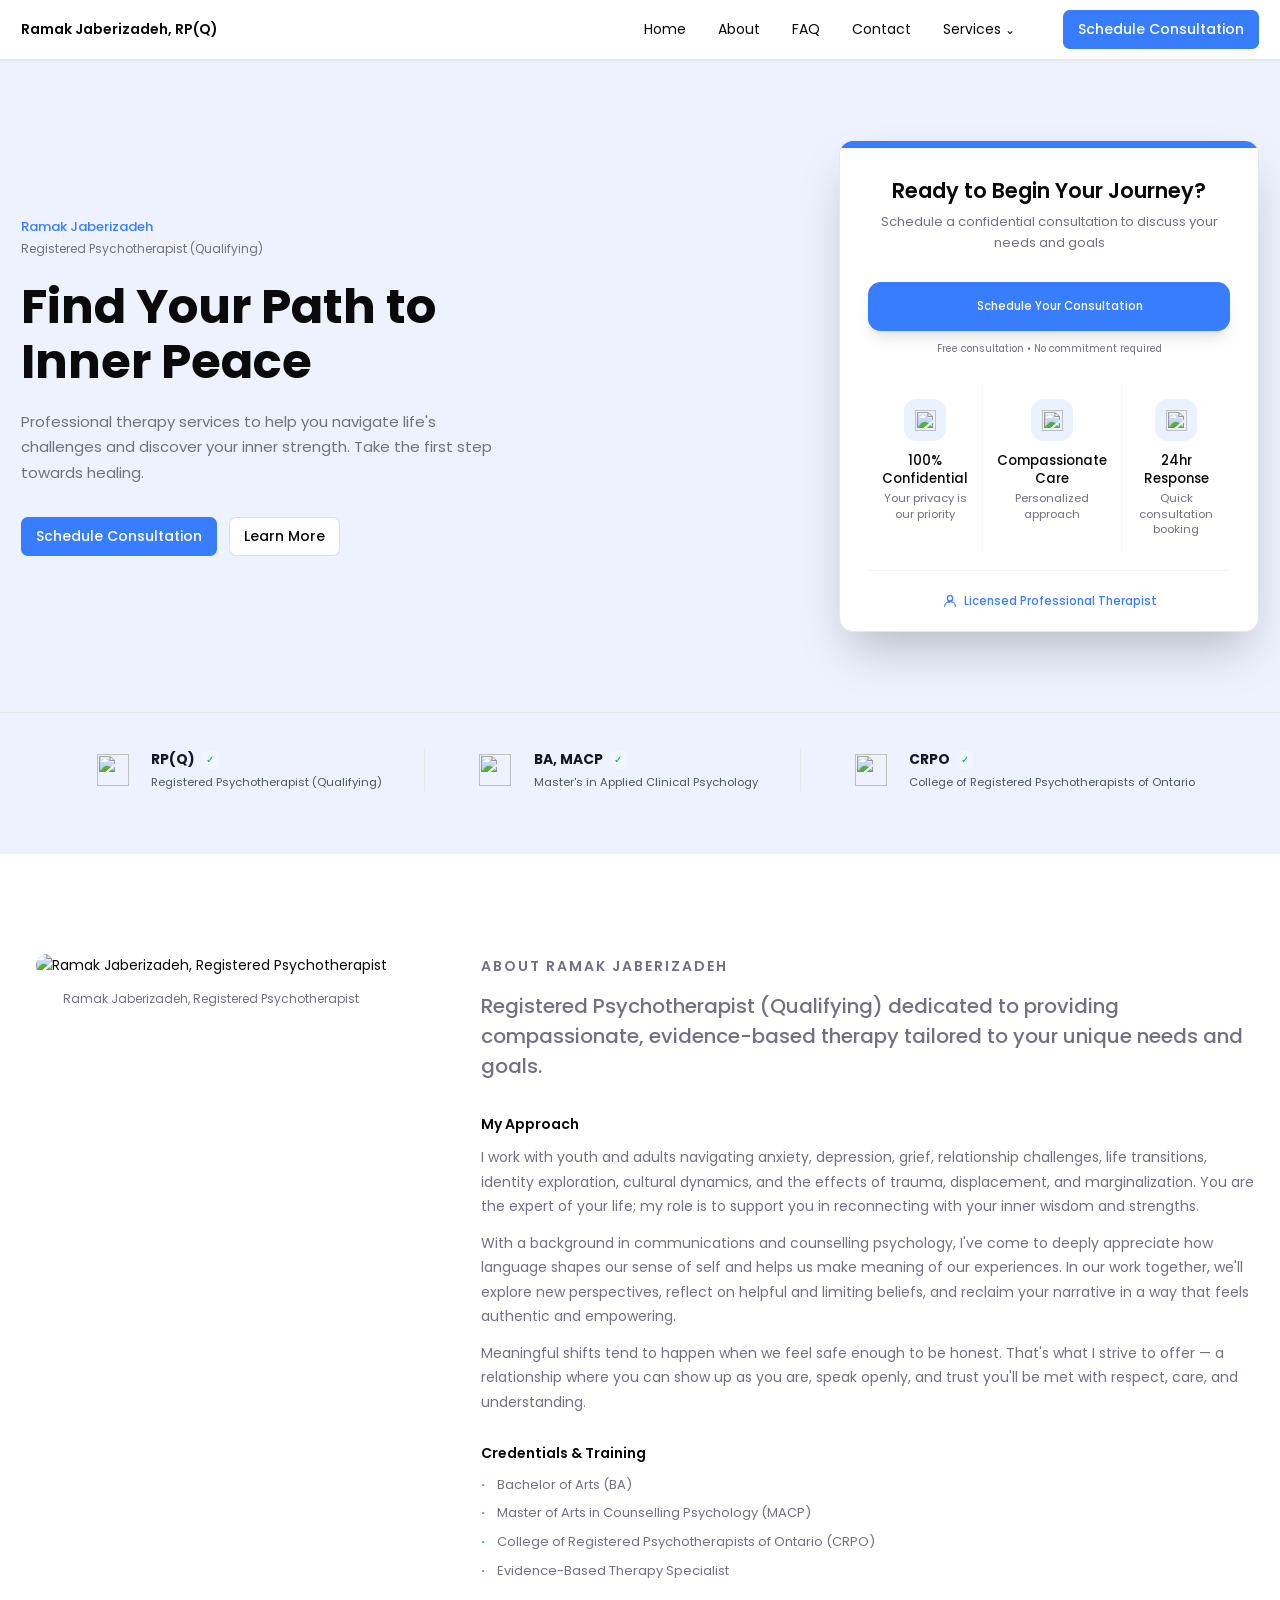
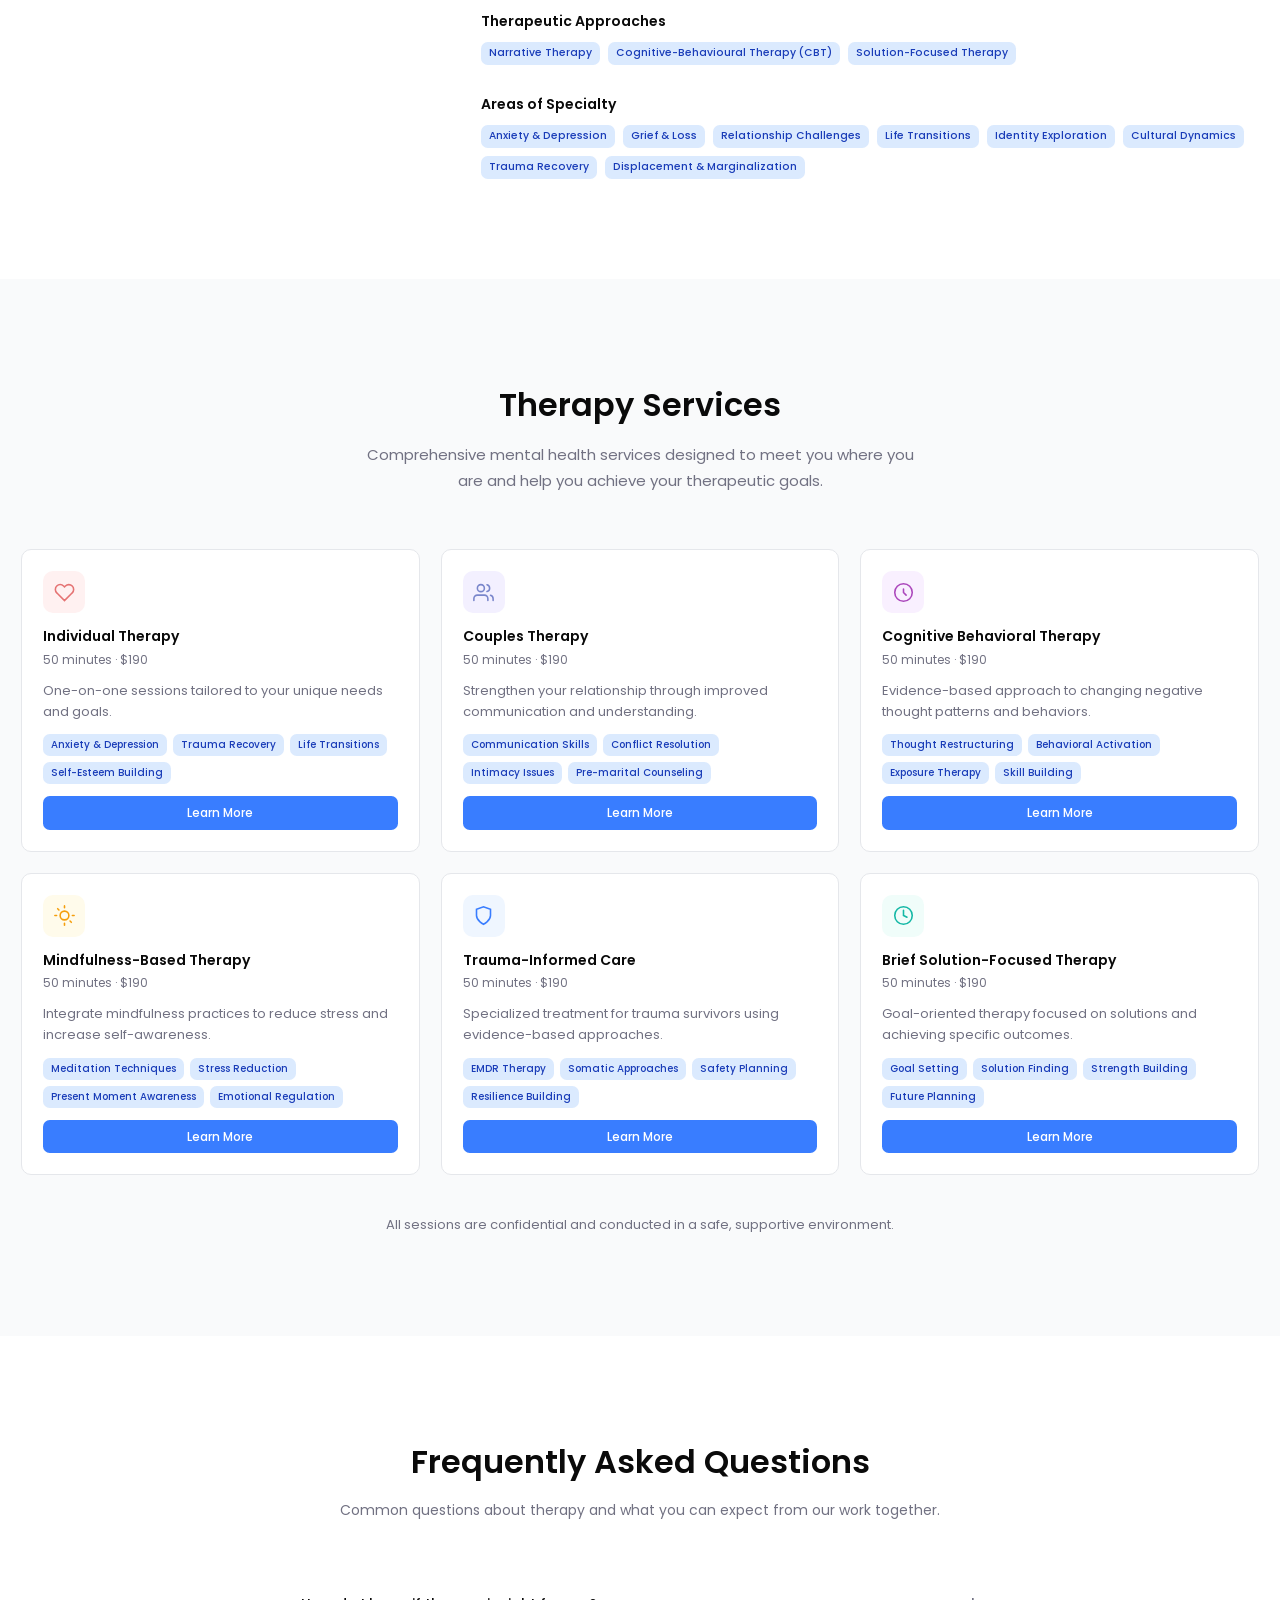
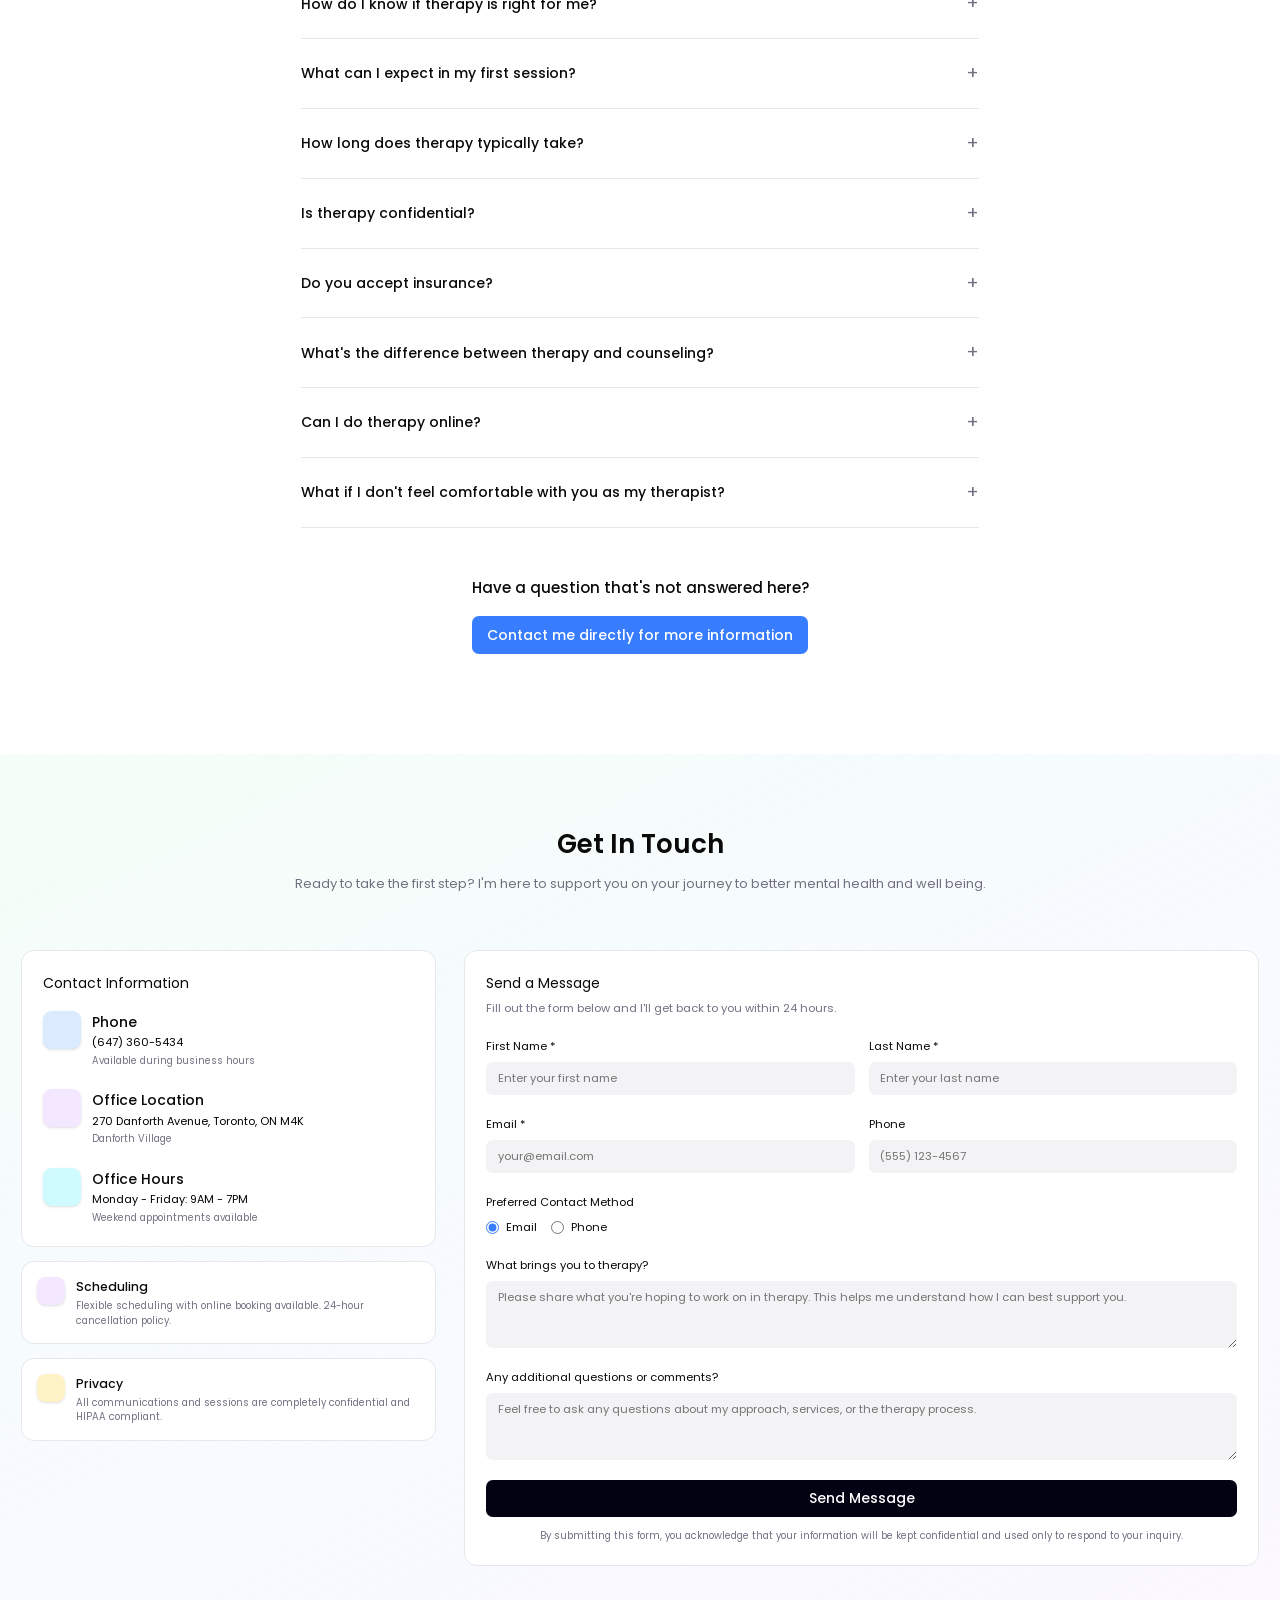
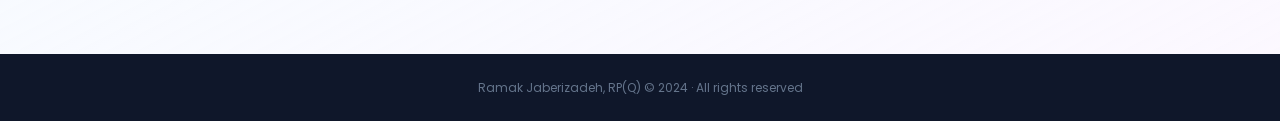
==== commit 545023c7: "Add credentials strip and fix service card buttons - Add RP(Q) / BA, MACP / CRPO credentials strip b" ====
--- a/index.html
+++ b/index.html
@@ -87,6 +87,35 @@
     </div>
   </section>
 
+  <!-- CREDENTIALS STRIP -->
+  <div class="creds">
+    <div class="creds__inner">
+      <div class="cred">
+        <div class="cred__icon"><img src="images/cred-rpq.svg" alt="" width="32" height="32" /></div>
+        <div class="cred__text">
+          <div class="cred__label">RP(Q) <span class="cred__check">&#10003;</span></div>
+          <p>Registered Psychotherapist (Qualifying)</p>
+        </div>
+      </div>
+      <div class="creds__divider"></div>
+      <div class="cred">
+        <div class="cred__icon"><img src="images/cred-macp.svg" alt="" width="32" height="32" /></div>
+        <div class="cred__text">
+          <div class="cred__label">BA, MACP <span class="cred__check">&#10003;</span></div>
+          <p>Master's in Applied Clinical Psychology</p>
+        </div>
+      </div>
+      <div class="creds__divider"></div>
+      <div class="cred">
+        <div class="cred__icon"><img src="images/cred-crpo.svg" alt="" width="32" height="32" /></div>
+        <div class="cred__text">
+          <div class="cred__label">CRPO <span class="cred__check">&#10003;</span></div>
+          <p>College of Registered Psychotherapists of Ontario</p>
+        </div>
+      </div>
+    </div>
+  </div>
+
   <!-- ABOUT -->
   <section class="about" id="about">
     <div class="about__container">
@@ -157,7 +186,7 @@
             <span class="tag">Life Transitions</span>
             <span class="tag">Self-Esteem Building</span>
           </div>
-          <span class="service-card__link">Learn More →</span>
+          <span class="service-card__btn">Learn More</span>
         </a>
 
         <a href="service.html?id=couples-therapy" class="service-card">
@@ -175,7 +204,7 @@
             <span class="tag">Intimacy Issues</span>
             <span class="tag">Pre-marital Counseling</span>
           </div>
-          <span class="service-card__link">Learn More →</span>
+          <span class="service-card__btn">Learn More</span>
         </a>
 
         <a href="service.html?id=cbt" class="service-card">
@@ -193,7 +222,7 @@
             <span class="tag">Exposure Therapy</span>
             <span class="tag">Skill Building</span>
           </div>
-          <span class="service-card__link">Learn More →</span>
+          <span class="service-card__btn">Learn More</span>
         </a>
 
         <a href="service.html?id=mindfulness" class="service-card">
@@ -211,7 +240,7 @@
             <span class="tag">Present Moment Awareness</span>
             <span class="tag">Emotional Regulation</span>
           </div>
-          <span class="service-card__link">Learn More →</span>
+          <span class="service-card__btn">Learn More</span>
         </a>
 
         <a href="service.html?id=trauma" class="service-card">
@@ -229,7 +258,7 @@
             <span class="tag">Safety Planning</span>
             <span class="tag">Resilience Building</span>
           </div>
-          <span class="service-card__link">Learn More →</span>
+          <span class="service-card__btn">Learn More</span>
         </a>
 
         <a href="service.html?id=brief-solution" class="service-card">
@@ -247,7 +276,7 @@
             <span class="tag">Strength Building</span>
             <span class="tag">Future Planning</span>
           </div>
-          <span class="service-card__link">Learn More →</span>
+          <span class="service-card__btn">Learn More</span>
         </a>
 
       </div>
--- a/home.css
+++ b/home.css
@@ -123,6 +123,55 @@
   font-size: 11.5px;
   color: #397DFF;
   font-weight: 500;
+}
+
+/* ── Credentials strip ── */
+.creds {
+  background: #EEF2FF;
+  border-top: 1px solid var(--grey-91);
+  padding: 29px 0 56px;
+}
+.creds__inner {
+  max-width: 1344px;
+  margin: 0 auto;
+  padding: 0 21px;
+  display: flex;
+  align-items: center;
+  justify-content: center;
+  gap: 42px;
+}
+.cred { display: flex; align-items: center; gap: 10.5px; }
+.cred__icon {
+  width: 56px;
+  height: 56px;
+  display: flex;
+  align-items: center;
+  justify-content: center;
+  flex-shrink: 0;
+}
+.cred__label {
+  font-size: 13.8px;
+  font-weight: 700;
+  color: #101828;
+  display: flex;
+  align-items: center;
+  gap: 6px;
+  margin-bottom: 2px;
+}
+.cred__check {
+  background: #EFF6FF;
+  color: #00A63E;
+  font-size: 10px;
+  padding: 1px 5px;
+  border-radius: 3.5px;
+  font-weight: 400;
+}
+.cred__text p { font-size: 11.3px; color: #4A5565; }
+.creds__divider {
+  width: 1px;
+  height: 42px;
+  background: var(--grey-91);
+  flex-shrink: 0;
 }
 
 /* ── About ── */
@@ -247,6 +296,20 @@
 .service-card__tags { display: flex; flex-wrap: wrap; gap: 6px; }
 .service-card .tag { font-size: 10px; }
 .service-card__link { font-size: 12px; color: var(--blue); font-weight: 500; margin-top: auto; }
+.service-card__btn {
+  display: inline-flex;
+  align-items: center;
+  justify-content: center;
+  background: var(--blue);
+  color: #fff;
+  font-size: 12px;
+  font-weight: 500;
+  padding: 7px 16px;
+  border-radius: var(--radius);
+  margin-top: auto;
+  cursor: pointer;
+}
+.service-card:hover .service-card__btn { background: #2b6ee0; }
 
 .services__note {
   text-align: center;
